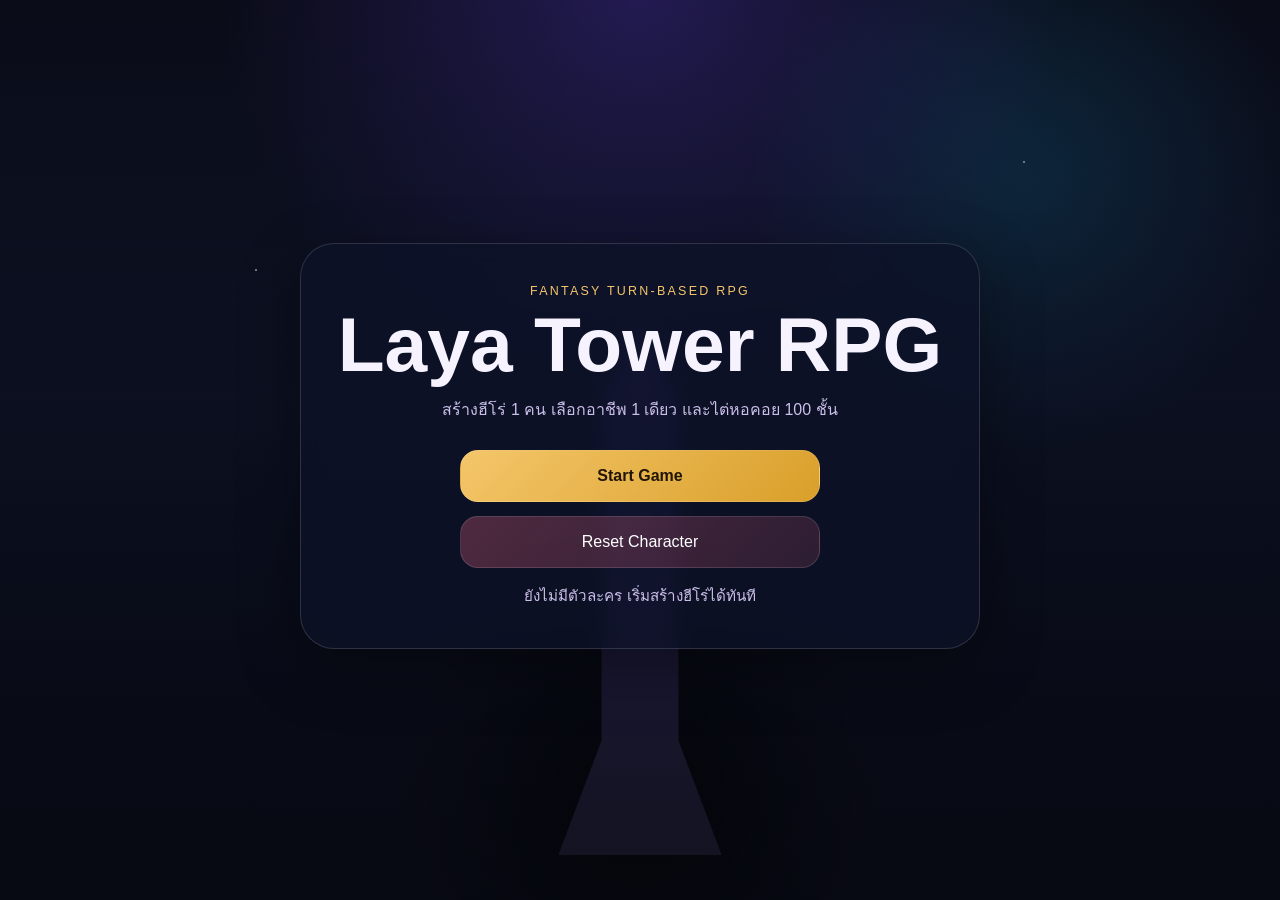
==== index.html @ 6e4bdc9d "Add files via upload" ====
<!DOCTYPE html>
<html lang="th">
<head>
  <meta charset="UTF-8" />
  <meta name="viewport" content="width=device-width, initial-scale=1.0" />
  <title>Laya Tower RPG</title>
  <link rel="stylesheet" href="css/style.css" />
</head>
<body class="page page-title">
  <div class="sky"></div>
  <div class="stars"></div>
  <div class="tower-silhouette"></div>

  <main class="screen center-screen">
    <section class="title-panel glass">
      <p class="eyebrow">Fantasy Turn-Based RPG</p>
      <h1>Laya Tower RPG</h1>
      <p class="subtitle">สร้างฮีโร่ 1 คน เลือกอาชีพ 1 เดียว และไต่หอคอย 100 ชั้น</p>

      <div class="button-stack">
        <a class="btn btn-primary" id="startGameBtn" href="create-character.html">Start Game</a>
        <a class="btn btn-secondary" id="continueBtn" href="menu.html">Continue</a>
        <button class="btn btn-danger" id="resetBtn" type="button">Reset Character</button>
      </div>

      <div id="saveStatus" class="small-note"></div>
    </section>
  </main>

  <script src="js/game.js"></script>
  <script>
    window.LayaGame.initTitlePage();
  </script>
</body>
</html>
---- css/style.css ----
:root {
  --bg-deep: #0f1021;
  --bg-mid: #1b1d38;
  --panel: rgba(13, 18, 41, 0.72);
  --stroke: rgba(255, 255, 255, 0.14);
  --text: #f6f3ff;
  --muted: #cbbfea;
  --gold: #f4c66a;
  --gold-2: #d99f2a;
  --accent: #8d7dff;
  --accent-2: #55d4ff;
  --danger: #ff6f8b;
  --success: #67f3b5;
  --hp: linear-gradient(90deg, #ff7d8f, #ffb06e);
  --mp: linear-gradient(90deg, #67b1ff, #9d7dff);
  --shadow: 0 20px 60px rgba(0, 0, 0, 0.35);
}

* { box-sizing: border-box; }
html, body { margin: 0; min-height: 100%; font-family: "Segoe UI", Tahoma, sans-serif; color: var(--text); background: #080910; }
body { overflow-x: hidden; }
a { color: inherit; text-decoration: none; }
button, input { font: inherit; }

.page { position: relative; min-height: 100vh; background:
  radial-gradient(circle at top, rgba(110, 71, 255, 0.28), transparent 38%),
  radial-gradient(circle at 80% 20%, rgba(27, 191, 255, 0.18), transparent 22%),
  linear-gradient(180deg, #0a0c18 0%, #10162d 45%, #0b1020 100%);
}

.screen { position: relative; z-index: 1; width: min(1200px, calc(100% - 32px)); margin: 0 auto; padding: 32px 0 40px; }

.glass {
  background: var(--panel);
  border: 1px solid var(--stroke);
  box-shadow: var(--shadow);
  backdrop-filter: blur(10px);
}

.panel {
  border-radius: 28px;
  padding: 24px;
}

.eyebrow {
  margin: 0 0 8px;
  letter-spacing: 0.18em;
  text-transform: uppercase;
  color: var(--gold);
  font-size: 0.78rem;
}

h1, h2, h3, p { margin-top: 0; }
h1 { font-size: clamp(2.5rem, 6vw, 4.8rem); line-height: 1; margin-bottom: 14px; }
h2 { font-size: clamp(1.8rem, 4vw, 2.5rem); margin-bottom: 12px; }
h3 { font-size: 1.15rem; margin-bottom: 10px; }

.subtitle, .small-note, .class-role { color: var(--muted); }
.small-note { min-height: 24px; font-size: 0.95rem; }
.class-role { font-size: 1rem; }

.center-screen {
  display: grid;
  place-items: center;
  min-height: 100vh;
}

.title-panel {
  width: min(680px, 100%);
  text-align: center;
  padding: 40px 30px;
  border-radius: 34px;
}

.button-stack {
  display: grid;
  gap: 14px;
  width: min(360px, 100%);
  margin: 28px auto 16px;
}

.btn {
  display: inline-flex;
  align-items: center;
  justify-content: center;
  min-height: 52px;
  border-radius: 18px;
  border: 1px solid rgba(255,255,255,0.12);
  padding: 0 18px;
  cursor: pointer;
  transition: transform .15s ease, box-shadow .15s ease, opacity .15s ease;
}

.btn:hover { transform: translateY(-2px); box-shadow: 0 10px 25px rgba(0,0,0,.22); }
.btn:disabled { opacity: .45; cursor: not-allowed; transform: none; }

.btn-primary {
  background: linear-gradient(135deg, var(--gold), var(--gold-2));
  color: #201507;
  font-weight: 800;
}

.btn-secondary {
  background: linear-gradient(135deg, rgba(141,125,255,.35), rgba(85,212,255,.18));
  color: #fff;
}

.btn-danger {
  background: linear-gradient(135deg, rgba(255,111,139,.28), rgba(255,111,139,.14));
  color: #fff;
}

.small-btn { min-height: 40px; padding: 0 14px; border-radius: 14px; }

.sky, .stars, .tower-silhouette, .aurora, .menu-bg, .tower-map-bg, .battle-bg {
  position: absolute; inset: 0; pointer-events: none;
}

.stars {
  background-image:
    radial-gradient(circle at 20% 30%, rgba(255,255,255,.8) 0 1px, transparent 1.5px),
    radial-gradient(circle at 80% 18%, rgba(255,255,255,.6) 0 1.2px, transparent 1.6px),
    radial-gradient(circle at 65% 50%, rgba(255,255,255,.45) 0 1px, transparent 1.4px),
    radial-gradient(circle at 35% 70%, rgba(255,255,255,.4) 0 1px, transparent 1.4px);
  opacity: .85;
}
.tower-silhouette {
  background:
    radial-gradient(circle at 50% 88%, rgba(0,0,0,.55), transparent 24%),
    linear-gradient(to top, rgba(7,9,18,.95), rgba(7,9,18,.1));
}
.tower-silhouette::after {
  content: "";
  position: absolute;
  left: 50%; bottom: 5%;
  width: min(240px, 30vw); height: min(520px, 60vh);
  transform: translateX(-50%);
  background:
    linear-gradient(to top, rgba(20,20,35,.96), rgba(35,28,74,.95));
  clip-path: polygon(44% 0, 56% 0, 60% 8%, 66% 12%, 66% 78%, 84% 100%, 16% 100%, 34% 78%, 34% 12%, 40% 8%);
  box-shadow: 0 0 80px rgba(145,119,255,.2);
}

.create-layout {
  display: grid;
  grid-template-columns: 1.6fr 1fr;
  gap: 20px;
  align-items: start;
  min-height: 100vh;
}
.create-panel, .preview-panel { min-height: 82vh; }

.form-label { display: block; margin-bottom: 10px; font-weight: 700; }
.text-input {
  width: 100%;
  min-height: 52px;
  border-radius: 16px;
  border: 1px solid var(--stroke);
  background: rgba(255,255,255,.06);
  color: var(--text);
  padding: 0 16px;
  margin-bottom: 20px;
}

.class-grid {
  display: grid;
  grid-template-columns: repeat(2, minmax(0,1fr));
  gap: 14px;
}

.class-card {
  border-radius: 22px;
  border: 1px solid rgba(255,255,255,.08);
  padding: 16px;
  background: linear-gradient(180deg, rgba(255,255,255,.06), rgba(255,255,255,.03));
  display: grid;
  grid-template-columns: 76px 1fr;
  gap: 14px;
  cursor: pointer;
  transition: transform .15s ease, border-color .15s ease, box-shadow .15s ease;
}

.class-card:hover, .class-card.selected {
  transform: translateY(-2px);
  border-color: rgba(244,198,106,.72);
  box-shadow: 0 14px 30px rgba(0,0,0,.25);
}

.class-card h3 { margin-bottom: 4px; }
.class-card p { margin: 4px 0; font-size: .92rem; color: var(--muted); }
.class-tags { display: flex; flex-wrap: wrap; gap: 6px; margin-top: 8px; }
.tag {
  font-size: .74rem;
  padding: 5px 8px;
  border-radius: 999px;
  background: rgba(255,255,255,.08);
}

.hero-avatar {
  width: 76px; height: 92px;
  border-radius: 20px;
  border: 1px solid rgba(255,255,255,.1);
  position: relative;
  overflow: hidden;
  background:
    radial-gradient(circle at 50% 12%, rgba(255,255,255,.8) 0 8%, transparent 9%),
    linear-gradient(180deg, rgba(255,255,255,.18), transparent 35%),
    radial-gradient(circle at 50% 130%, var(--avatar-color, #7b72ff), rgba(0,0,0,.18) 54%, rgba(0,0,0,.35) 90%);
}

.hero-avatar::before {
  content: "";
  position: absolute; left: 50%; top: 18%;
  width: 34px; height: 34px;
  background: #ffe9cf;
  border-radius: 50%;
  transform: translateX(-50%);
  box-shadow: inset 0 -3px 0 rgba(0,0,0,.08);
}
.hero-avatar::after {
  content: "";
  position: absolute; left: 50%; top: 44%;
  width: 50px; height: 44px;
  transform: translateX(-50%);
  background: var(--avatar-cloak, linear-gradient(180deg,#695bff,#382f7a));
  border-radius: 18px 18px 12px 12px;
}

.large-avatar { width: 150px; height: 180px; margin: 10px 0 16px; }
.preview-panel { text-align: center; }
.preview-panel .large-avatar { margin-inline: auto; }

.stats-box {
  display: grid;
  grid-template-columns: repeat(2, minmax(0,1fr));
  gap: 10px;
  margin: 18px 0;
}
.stats-box.compact { grid-template-columns: 1fr; }
.stats-box > div {
  background: rgba(255,255,255,.05);
  border-radius: 18px;
  padding: 12px 14px;
}
.stats-box span {
  display: block;
  font-size: .78rem;
  letter-spacing: .08em;
  color: var(--muted);
  text-transform: uppercase;
}
.stats-box strong {
  display: block;
  font-size: 1.2rem;
  margin-top: 6px;
}

.skill-box {
  text-align: left;
  background: rgba(255,255,255,.04);
  border-radius: 20px;
  padding: 16px;
}
.skill-box ul { margin: 0; padding-left: 18px; color: var(--muted); }
.skill-title { font-weight: 700; color: var(--text); margin-bottom: 8px; }
.create-actions { display: flex; gap: 12px; margin-top: 20px; flex-wrap: wrap; }

.menu-layout, .tower-layout {
  display: grid;
  grid-template-columns: 1fr 1.2fr;
  gap: 20px;
  min-height: 100vh;
  align-items: center;
}
.menu-actions {
  display: grid;
  grid-template-columns: repeat(2, minmax(0,1fr));
  gap: 16px;
}
.hero-summary-top { display: flex; gap: 16px; align-items: center; }

.menu-card {
  min-height: 150px;
  border-radius: 26px;
  padding: 22px;
  background: linear-gradient(180deg, rgba(255,255,255,.07), rgba(255,255,255,.03));
  border: 1px solid rgba(255,255,255,.08);
  display: flex;
  flex-direction: column;
  justify-content: space-between;
}
.menu-card strong { font-size: 1.15rem; }
.menu-card small { color: var(--muted); font-size: .94rem; }
.menu-icon { font-size: 2rem; }
.menu-message { grid-column: 1 / -1; margin: 0; }

.floor-panel { min-height: 82vh; }
.floor-grid {
  display: grid;
  grid-template-columns: repeat(5, minmax(0,1fr));
  gap: 12px;
}
.floor-btn {
  min-height: 76px;
  border-radius: 18px;
  border: 1px solid rgba(255,255,255,.08);
  background: rgba(255,255,255,.04);
  color: white;
  cursor: pointer;
  display: grid;
  place-items: center;
  font-weight: 700;
}
.floor-btn.locked { opacity: .35; cursor: not-allowed; }
.floor-btn.normal { box-shadow: inset 0 0 0 1px rgba(111,227,181,.16); }
.floor-btn.mini { background: linear-gradient(180deg, rgba(123,114,255,.26), rgba(255,255,255,.04)); }
.floor-btn.boss { background: linear-gradient(180deg, rgba(244,198,106,.36), rgba(255,255,255,.04)); color: #fff7e2; }

.legend { display: grid; gap: 10px; margin: 18px 0; color: var(--muted); }
.pill {
  display: inline-flex;
  min-width: 84px;
  justify-content: center;
  border-radius: 999px;
  padding: 5px 10px;
  font-size: .82rem;
}
.pill.normal { background: rgba(103,243,181,.16); color: #bfffe3; }
.pill.mini { background: rgba(141,125,255,.2); color: #ddd4ff; }
.pill.boss { background: rgba(244,198,106,.22); color: #ffeab4; }

.battle-layout { padding-top: 20px; padding-bottom: 20px; }
.battle-topbar {
  display: flex;
  align-items: center;
  justify-content: space-between;
  margin-bottom: 18px;
}
.battle-links { display: flex; gap: 10px; }

.battle-stage {
  min-height: 420px;
  display: grid;
  grid-template-columns: 1fr auto 1fr;
  align-items: end;
  gap: 14px;
  position: relative;
}
.battle-stage::before {
  content: "";
  position: absolute;
  left: 0; right: 0; bottom: 8%;
  height: 32%;
  background: radial-gradient(circle at center, rgba(91,233,175,.18), transparent 46%);
  filter: blur(12px);
}
.character-side { display: flex; justify-content: center; position: relative; z-index: 1; }
.unit-card { width: min(420px, 100%); border-radius: 28px; padding: 20px; }
.unit-header { display: flex; justify-content: space-between; align-items: center; gap: 10px; }
.element-badge {
  background: rgba(255,255,255,.08);
  border-radius: 999px;
  padding: 6px 10px;
  font-size: .8rem;
  color: var(--muted);
}
.enemy-card { text-align: right; }

.sprite {
  width: 180px; height: 200px;
  margin: 16px auto;
  position: relative;
  transition: transform .25s ease;
  filter: drop-shadow(0 18px 35px rgba(0,0,0,.35));
}
.hero-sprite::before, .enemy-sprite::before {
  content: "";
  position: absolute; left: 50%; top: 12%;
  width: 74px; height: 74px;
  border-radius: 50%;
  background: #ffe9cf;
  transform: translateX(-50%);
}
.hero-sprite::after, .enemy-sprite::after {
  content: "";
  position: absolute; left: 50%; top: 42%;
  width: 116px; height: 98px;
  border-radius: 34px 34px 24px 24px;
  transform: translateX(-50%);
}
.hero-sprite { --sprite-body: linear-gradient(180deg, #7768ff, #342b76); }
.enemy-sprite { --sprite-body: linear-gradient(180deg, #ff7f90, #76283f); }
.hero-sprite::after, .enemy-sprite::after { background: var(--sprite-body); }

.enemy-sprite { transform: scaleX(-1); }

.idle { animation: floaty 2.2s ease-in-out infinite; }
@keyframes floaty {
  0%,100% { transform: translateY(0); }
  50% { transform: translateY(-10px); }
}
.attack-lunge.hero-sprite { transform: translateX(28px) scale(1.02); }
.attack-lunge.enemy-sprite { transform: scaleX(-1) translateX(28px) scale(1.02); }
.hit-shake { animation: shake .35s linear; }
@keyframes shake {
  0%,100% { transform: translateX(0); }
  25% { transform: translateX(-10px); }
  50% { transform: translateX(8px); }
  75% { transform: translateX(-6px); }
}

.damage-popup {
  position: absolute;
  top: 18%;
  left: 50%;
  transform: translateX(-50%);
  font-size: 2rem;
  font-weight: 900;
  color: #fff1b7;
  text-shadow: 0 0 18px rgba(255,204,92,.45);
  animation: rise .95s ease forwards;
  pointer-events: none;
  z-index: 6;
}
.damage-popup.weak { color: #8be1ff; }
.damage-popup.critical { color: #ff9bb4; }
.damage-popup.heal { color: #8effc8; }
@keyframes rise {
  0% { opacity: 0; transform: translate(-50%, 12px) scale(.8); }
  15% { opacity: 1; }
  100% { opacity: 0; transform: translate(-50%, -40px) scale(1.08); }
}

.bars label { display: block; font-size: .76rem; margin: 6px 0; color: var(--muted); }
.bar {
  width: 100%;
  height: 14px;
  background: rgba(255,255,255,.08);
  border-radius: 999px;
  overflow: hidden;
}
.fill {
  height: 100%;
  width: 100%;
  border-radius: inherit;
  transition: width .25s ease;
}
.hp-fill { background: var(--hp); }
.mp-fill { background: var(--mp); }

.battle-center-text {
  align-self: center;
  justify-self: center;
  padding: 12px 18px;
  border-radius: 999px;
  background: rgba(255,255,255,.08);
  color: var(--muted);
  font-weight: 700;
  letter-spacing: .06em;
}

.battle-ui {
  display: grid;
  grid-template-columns: 1fr 1fr;
  gap: 16px;
  margin-top: 18px;
}
.command-grid { display: grid; grid-template-columns: repeat(2, minmax(0,1fr)); gap: 12px; }
.skill-panel {
  margin-top: 14px;
  display: grid;
  gap: 10px;
}
.skill-option {
  width: 100%;
  text-align: left;
  background: rgba(255,255,255,.05);
  color: #fff;
  border: 1px solid rgba(255,255,255,.08);
  padding: 12px 14px;
  border-radius: 16px;
}
.hidden { display: none; }

.battle-log {
  min-height: 180px;
  max-height: 260px;
  overflow-y: auto;
  display: grid;
  gap: 10px;
  padding-right: 6px;
}
.log-line {
  background: rgba(255,255,255,.04);
  border-radius: 14px;
  padding: 10px 12px;
  color: var(--muted);
  font-size: .94rem;
}

@media (max-width: 980px) {
  .create-layout, .menu-layout, .tower-layout, .battle-ui {
    grid-template-columns: 1fr;
  }
  .class-grid, .menu-actions, .floor-grid { grid-template-columns: repeat(2, minmax(0,1fr)); }
  .battle-stage { grid-template-columns: 1fr; min-height: auto; }
  .battle-center-text { margin: 0 auto; }
}

@media (max-width: 640px) {
  .screen { width: min(100% - 20px, 1200px); }
  .panel { padding: 18px; border-radius: 22px; }
  .class-grid, .command-grid, .menu-actions, .floor-grid { grid-template-columns: 1fr; }
  h1 { font-size: 2.4rem; }
}
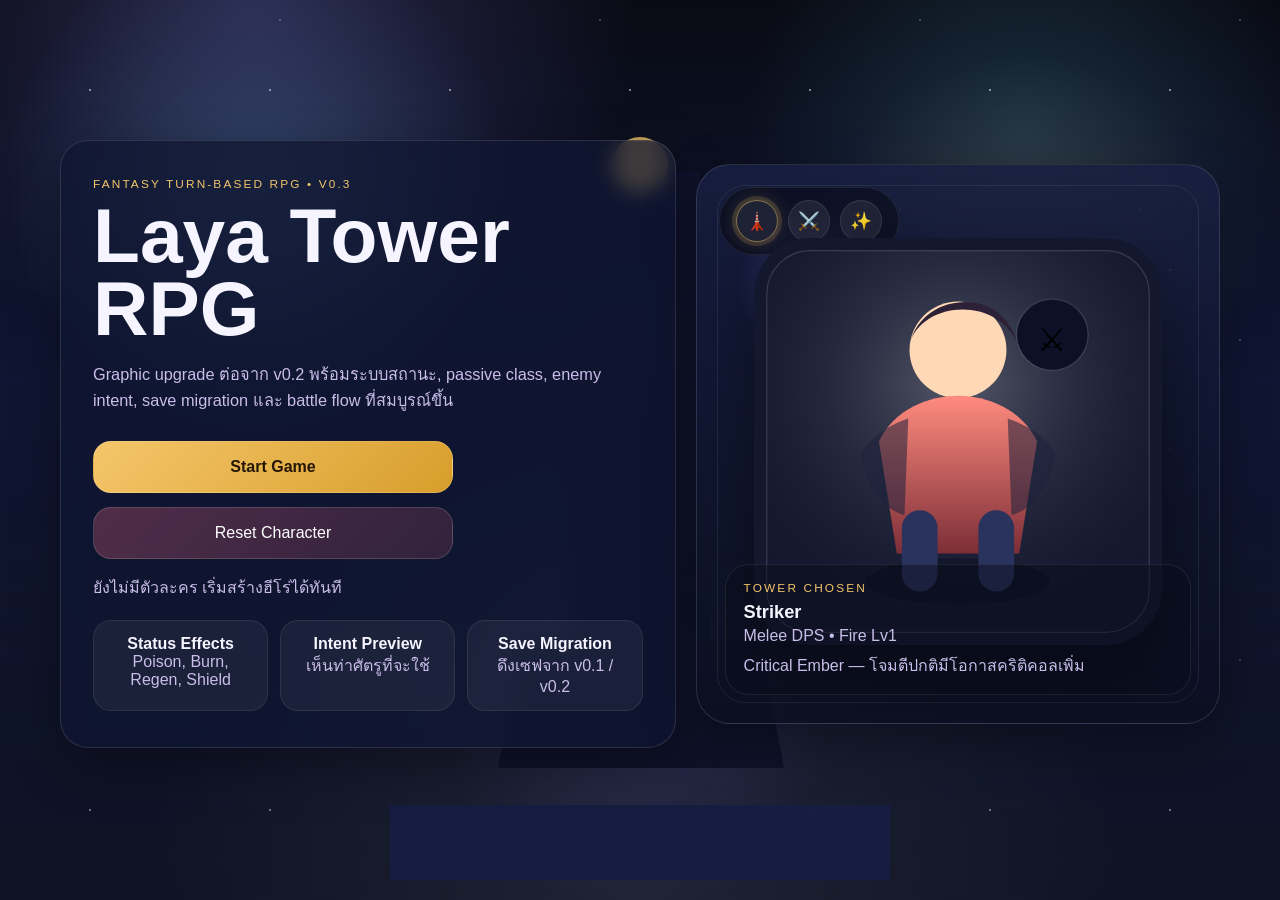
==== commit 49ed6a8f: "Add files via upload" ====
--- a/index.html
+++ b/index.html
@@ -1,35 +1 @@
-<!DOCTYPE html>
-<html lang="th">
-<head>
-  <meta charset="UTF-8" />
-  <meta name="viewport" content="width=device-width, initial-scale=1.0" />
-  <title>Laya Tower RPG</title>
-  <link rel="stylesheet" href="css/style.css" />
-</head>
-<body class="page page-title">
-  <div class="sky"></div>
-  <div class="stars"></div>
-  <div class="tower-silhouette"></div>
-
-  <main class="screen center-screen">
-    <section class="title-panel glass">
-      <p class="eyebrow">Fantasy Turn-Based RPG</p>
-      <h1>Laya Tower RPG</h1>
-      <p class="subtitle">สร้างฮีโร่ 1 คน เลือกอาชีพ 1 เดียว และไต่หอคอย 100 ชั้น</p>
-
-      <div class="button-stack">
-        <a class="btn btn-primary" id="startGameBtn" href="create-character.html">Start Game</a>
-        <a class="btn btn-secondary" id="continueBtn" href="menu.html">Continue</a>
-        <button class="btn btn-danger" id="resetBtn" type="button">Reset Character</button>
-      </div>
-
-      <div id="saveStatus" class="small-note"></div>
-    </section>
-  </main>
-
-  <script src="js/game.js"></script>
-  <script>
-    window.LayaGame.initTitlePage();
-  </script>
-</body>
-</html>
+<!DOCTYPE html><html lang="th"><head><meta charset="UTF-8"/><meta name="viewport" content="width=device-width, initial-scale=1.0"/><title>Laya Tower RPG v0.3</title><link rel="stylesheet" href="css/style.css"/></head><body class="page page-title"><div class="stars"></div><div class="mist"></div><div class="title-runes"></div><div class="tower-silhouette"></div><main class="screen center-screen"><section class="title-shell"><div class="panel title-copy title-panel"><p class="eyebrow">Fantasy Turn-Based RPG • v0.3</p><h1>Laya Tower RPG</h1><p class="subtitle">Graphic upgrade ต่อจาก v0.2 พร้อมระบบสถานะ, passive class, enemy intent, save migration และ battle flow ที่สมบูรณ์ขึ้น</p><div class="title-actions"><a class="btn btn-primary" id="startGameBtn" href="create-character.html">Start Game</a><a class="btn btn-secondary" id="continueBtn" href="menu.html">Continue</a><button class="btn btn-danger" id="resetBtn" type="button">Reset Character</button></div><div id="saveStatus" class="small-note"></div><div class="feature-list"><div class="feature-pill"><strong>Status Effects</strong><span class="muted">Poison, Burn, Regen, Shield</span></div><div class="feature-pill"><strong>Intent Preview</strong><span class="muted">เห็นท่าศัตรูที่จะใช้</span></div><div class="feature-pill"><strong>Save Migration</strong><span class="muted">ดึงเซฟจาก v0.1 / v0.2</span></div></div></div><aside class="hero-stage-card"><div class="orb a"></div><div class="orb b"></div><div class="orb c"></div><div class="timeline" style="top:22px;left:22px;transform:none"><div class="token active">🗼</div><div class="token">⚔️</div><div class="token">✨</div></div><div id="titleHeroArt" class="title-stage"></div><div class="story-box"><p class="eyebrow" style="margin-bottom:6px">Tower Chosen</p><h3 id="titleHeroName" style="margin-bottom:4px">Hero</h3><p id="titleHeroClass" class="small-note" style="margin-bottom:8px"></p><p id="titleHeroPassive" class="small-note" style="margin-bottom:0"></p></div></aside></section></main><script src="js/player.js"></script><script src="js/game.js"></script><script>window.LayaGame.initTitlePage();</script></body></html>
--- a/css/style.css
+++ b/css/style.css
@@ -1,516 +1,16 @@
 
-:root {
-  --bg-deep: #0f1021;
-  --bg-mid: #1b1d38;
-  --panel: rgba(13, 18, 41, 0.72);
-  --stroke: rgba(255, 255, 255, 0.14);
-  --text: #f6f3ff;
-  --muted: #cbbfea;
-  --gold: #f4c66a;
-  --gold-2: #d99f2a;
-  --accent: #8d7dff;
-  --accent-2: #55d4ff;
-  --danger: #ff6f8b;
-  --success: #67f3b5;
-  --hp: linear-gradient(90deg, #ff7d8f, #ffb06e);
-  --mp: linear-gradient(90deg, #67b1ff, #9d7dff);
-  --shadow: 0 20px 60px rgba(0, 0, 0, 0.35);
-}
-
-* { box-sizing: border-box; }
-html, body { margin: 0; min-height: 100%; font-family: "Segoe UI", Tahoma, sans-serif; color: var(--text); background: #080910; }
-body { overflow-x: hidden; }
-a { color: inherit; text-decoration: none; }
-button, input { font: inherit; }
-
-.page { position: relative; min-height: 100vh; background:
-  radial-gradient(circle at top, rgba(110, 71, 255, 0.28), transparent 38%),
-  radial-gradient(circle at 80% 20%, rgba(27, 191, 255, 0.18), transparent 22%),
-  linear-gradient(180deg, #0a0c18 0%, #10162d 45%, #0b1020 100%);
-}
-
-.screen { position: relative; z-index: 1; width: min(1200px, calc(100% - 32px)); margin: 0 auto; padding: 32px 0 40px; }
-
-.glass {
-  background: var(--panel);
-  border: 1px solid var(--stroke);
-  box-shadow: var(--shadow);
-  backdrop-filter: blur(10px);
-}
-
-.panel {
-  border-radius: 28px;
-  padding: 24px;
-}
-
-.eyebrow {
-  margin: 0 0 8px;
-  letter-spacing: 0.18em;
-  text-transform: uppercase;
-  color: var(--gold);
-  font-size: 0.78rem;
-}
-
-h1, h2, h3, p { margin-top: 0; }
-h1 { font-size: clamp(2.5rem, 6vw, 4.8rem); line-height: 1; margin-bottom: 14px; }
-h2 { font-size: clamp(1.8rem, 4vw, 2.5rem); margin-bottom: 12px; }
-h3 { font-size: 1.15rem; margin-bottom: 10px; }
-
-.subtitle, .small-note, .class-role { color: var(--muted); }
-.small-note { min-height: 24px; font-size: 0.95rem; }
-.class-role { font-size: 1rem; }
-
-.center-screen {
-  display: grid;
-  place-items: center;
-  min-height: 100vh;
-}
-
-.title-panel {
-  width: min(680px, 100%);
-  text-align: center;
-  padding: 40px 30px;
-  border-radius: 34px;
-}
-
-.button-stack {
-  display: grid;
-  gap: 14px;
-  width: min(360px, 100%);
-  margin: 28px auto 16px;
-}
-
-.btn {
-  display: inline-flex;
-  align-items: center;
-  justify-content: center;
-  min-height: 52px;
-  border-radius: 18px;
-  border: 1px solid rgba(255,255,255,0.12);
-  padding: 0 18px;
-  cursor: pointer;
-  transition: transform .15s ease, box-shadow .15s ease, opacity .15s ease;
-}
-
-.btn:hover { transform: translateY(-2px); box-shadow: 0 10px 25px rgba(0,0,0,.22); }
-.btn:disabled { opacity: .45; cursor: not-allowed; transform: none; }
-
-.btn-primary {
-  background: linear-gradient(135deg, var(--gold), var(--gold-2));
-  color: #201507;
-  font-weight: 800;
-}
-
-.btn-secondary {
-  background: linear-gradient(135deg, rgba(141,125,255,.35), rgba(85,212,255,.18));
-  color: #fff;
-}
-
-.btn-danger {
-  background: linear-gradient(135deg, rgba(255,111,139,.28), rgba(255,111,139,.14));
-  color: #fff;
-}
-
-.small-btn { min-height: 40px; padding: 0 14px; border-radius: 14px; }
-
-.sky, .stars, .tower-silhouette, .aurora, .menu-bg, .tower-map-bg, .battle-bg {
-  position: absolute; inset: 0; pointer-events: none;
-}
-
-.stars {
-  background-image:
-    radial-gradient(circle at 20% 30%, rgba(255,255,255,.8) 0 1px, transparent 1.5px),
-    radial-gradient(circle at 80% 18%, rgba(255,255,255,.6) 0 1.2px, transparent 1.6px),
-    radial-gradient(circle at 65% 50%, rgba(255,255,255,.45) 0 1px, transparent 1.4px),
-    radial-gradient(circle at 35% 70%, rgba(255,255,255,.4) 0 1px, transparent 1.4px);
-  opacity: .85;
-}
-.tower-silhouette {
-  background:
-    radial-gradient(circle at 50% 88%, rgba(0,0,0,.55), transparent 24%),
-    linear-gradient(to top, rgba(7,9,18,.95), rgba(7,9,18,.1));
-}
-.tower-silhouette::after {
-  content: "";
-  position: absolute;
-  left: 50%; bottom: 5%;
-  width: min(240px, 30vw); height: min(520px, 60vh);
-  transform: translateX(-50%);
-  background:
-    linear-gradient(to top, rgba(20,20,35,.96), rgba(35,28,74,.95));
-  clip-path: polygon(44% 0, 56% 0, 60% 8%, 66% 12%, 66% 78%, 84% 100%, 16% 100%, 34% 78%, 34% 12%, 40% 8%);
-  box-shadow: 0 0 80px rgba(145,119,255,.2);
-}
-
-.create-layout {
-  display: grid;
-  grid-template-columns: 1.6fr 1fr;
-  gap: 20px;
-  align-items: start;
-  min-height: 100vh;
-}
-.create-panel, .preview-panel { min-height: 82vh; }
-
-.form-label { display: block; margin-bottom: 10px; font-weight: 700; }
-.text-input {
-  width: 100%;
-  min-height: 52px;
-  border-radius: 16px;
-  border: 1px solid var(--stroke);
-  background: rgba(255,255,255,.06);
-  color: var(--text);
-  padding: 0 16px;
-  margin-bottom: 20px;
-}
-
-.class-grid {
-  display: grid;
-  grid-template-columns: repeat(2, minmax(0,1fr));
-  gap: 14px;
-}
-
-.class-card {
-  border-radius: 22px;
-  border: 1px solid rgba(255,255,255,.08);
-  padding: 16px;
-  background: linear-gradient(180deg, rgba(255,255,255,.06), rgba(255,255,255,.03));
-  display: grid;
-  grid-template-columns: 76px 1fr;
-  gap: 14px;
-  cursor: pointer;
-  transition: transform .15s ease, border-color .15s ease, box-shadow .15s ease;
-}
-
-.class-card:hover, .class-card.selected {
-  transform: translateY(-2px);
-  border-color: rgba(244,198,106,.72);
-  box-shadow: 0 14px 30px rgba(0,0,0,.25);
-}
-
-.class-card h3 { margin-bottom: 4px; }
-.class-card p { margin: 4px 0; font-size: .92rem; color: var(--muted); }
-.class-tags { display: flex; flex-wrap: wrap; gap: 6px; margin-top: 8px; }
-.tag {
-  font-size: .74rem;
-  padding: 5px 8px;
-  border-radius: 999px;
-  background: rgba(255,255,255,.08);
-}
-
-.hero-avatar {
-  width: 76px; height: 92px;
-  border-radius: 20px;
-  border: 1px solid rgba(255,255,255,.1);
-  position: relative;
-  overflow: hidden;
-  background:
-    radial-gradient(circle at 50% 12%, rgba(255,255,255,.8) 0 8%, transparent 9%),
-    linear-gradient(180deg, rgba(255,255,255,.18), transparent 35%),
-    radial-gradient(circle at 50% 130%, var(--avatar-color, #7b72ff), rgba(0,0,0,.18) 54%, rgba(0,0,0,.35) 90%);
-}
-
-.hero-avatar::before {
-  content: "";
-  position: absolute; left: 50%; top: 18%;
-  width: 34px; height: 34px;
-  background: #ffe9cf;
-  border-radius: 50%;
-  transform: translateX(-50%);
-  box-shadow: inset 0 -3px 0 rgba(0,0,0,.08);
-}
-.hero-avatar::after {
-  content: "";
-  position: absolute; left: 50%; top: 44%;
-  width: 50px; height: 44px;
-  transform: translateX(-50%);
-  background: var(--avatar-cloak, linear-gradient(180deg,#695bff,#382f7a));
-  border-radius: 18px 18px 12px 12px;
-}
-
-.large-avatar { width: 150px; height: 180px; margin: 10px 0 16px; }
-.preview-panel { text-align: center; }
-.preview-panel .large-avatar { margin-inline: auto; }
-
-.stats-box {
-  display: grid;
-  grid-template-columns: repeat(2, minmax(0,1fr));
-  gap: 10px;
-  margin: 18px 0;
-}
-.stats-box.compact { grid-template-columns: 1fr; }
-.stats-box > div {
-  background: rgba(255,255,255,.05);
-  border-radius: 18px;
-  padding: 12px 14px;
-}
-.stats-box span {
-  display: block;
-  font-size: .78rem;
-  letter-spacing: .08em;
-  color: var(--muted);
-  text-transform: uppercase;
-}
-.stats-box strong {
-  display: block;
-  font-size: 1.2rem;
-  margin-top: 6px;
-}
-
-.skill-box {
-  text-align: left;
-  background: rgba(255,255,255,.04);
-  border-radius: 20px;
-  padding: 16px;
-}
-.skill-box ul { margin: 0; padding-left: 18px; color: var(--muted); }
-.skill-title { font-weight: 700; color: var(--text); margin-bottom: 8px; }
-.create-actions { display: flex; gap: 12px; margin-top: 20px; flex-wrap: wrap; }
-
-.menu-layout, .tower-layout {
-  display: grid;
-  grid-template-columns: 1fr 1.2fr;
-  gap: 20px;
-  min-height: 100vh;
-  align-items: center;
-}
-.menu-actions {
-  display: grid;
-  grid-template-columns: repeat(2, minmax(0,1fr));
-  gap: 16px;
-}
-.hero-summary-top { display: flex; gap: 16px; align-items: center; }
-
-.menu-card {
-  min-height: 150px;
-  border-radius: 26px;
-  padding: 22px;
-  background: linear-gradient(180deg, rgba(255,255,255,.07), rgba(255,255,255,.03));
-  border: 1px solid rgba(255,255,255,.08);
-  display: flex;
-  flex-direction: column;
-  justify-content: space-between;
-}
-.menu-card strong { font-size: 1.15rem; }
-.menu-card small { color: var(--muted); font-size: .94rem; }
-.menu-icon { font-size: 2rem; }
-.menu-message { grid-column: 1 / -1; margin: 0; }
-
-.floor-panel { min-height: 82vh; }
-.floor-grid {
-  display: grid;
-  grid-template-columns: repeat(5, minmax(0,1fr));
-  gap: 12px;
-}
-.floor-btn {
-  min-height: 76px;
-  border-radius: 18px;
-  border: 1px solid rgba(255,255,255,.08);
-  background: rgba(255,255,255,.04);
-  color: white;
-  cursor: pointer;
-  display: grid;
-  place-items: center;
-  font-weight: 700;
-}
-.floor-btn.locked { opacity: .35; cursor: not-allowed; }
-.floor-btn.normal { box-shadow: inset 0 0 0 1px rgba(111,227,181,.16); }
-.floor-btn.mini { background: linear-gradient(180deg, rgba(123,114,255,.26), rgba(255,255,255,.04)); }
-.floor-btn.boss { background: linear-gradient(180deg, rgba(244,198,106,.36), rgba(255,255,255,.04)); color: #fff7e2; }
-
-.legend { display: grid; gap: 10px; margin: 18px 0; color: var(--muted); }
-.pill {
-  display: inline-flex;
-  min-width: 84px;
-  justify-content: center;
-  border-radius: 999px;
-  padding: 5px 10px;
-  font-size: .82rem;
-}
-.pill.normal { background: rgba(103,243,181,.16); color: #bfffe3; }
-.pill.mini { background: rgba(141,125,255,.2); color: #ddd4ff; }
-.pill.boss { background: rgba(244,198,106,.22); color: #ffeab4; }
-
-.battle-layout { padding-top: 20px; padding-bottom: 20px; }
-.battle-topbar {
-  display: flex;
-  align-items: center;
-  justify-content: space-between;
-  margin-bottom: 18px;
-}
-.battle-links { display: flex; gap: 10px; }
-
-.battle-stage {
-  min-height: 420px;
-  display: grid;
-  grid-template-columns: 1fr auto 1fr;
-  align-items: end;
-  gap: 14px;
-  position: relative;
-}
-.battle-stage::before {
-  content: "";
-  position: absolute;
-  left: 0; right: 0; bottom: 8%;
-  height: 32%;
-  background: radial-gradient(circle at center, rgba(91,233,175,.18), transparent 46%);
-  filter: blur(12px);
-}
-.character-side { display: flex; justify-content: center; position: relative; z-index: 1; }
-.unit-card { width: min(420px, 100%); border-radius: 28px; padding: 20px; }
-.unit-header { display: flex; justify-content: space-between; align-items: center; gap: 10px; }
-.element-badge {
-  background: rgba(255,255,255,.08);
-  border-radius: 999px;
-  padding: 6px 10px;
-  font-size: .8rem;
-  color: var(--muted);
-}
-.enemy-card { text-align: right; }
-
-.sprite {
-  width: 180px; height: 200px;
-  margin: 16px auto;
-  position: relative;
-  transition: transform .25s ease;
-  filter: drop-shadow(0 18px 35px rgba(0,0,0,.35));
-}
-.hero-sprite::before, .enemy-sprite::before {
-  content: "";
-  position: absolute; left: 50%; top: 12%;
-  width: 74px; height: 74px;
-  border-radius: 50%;
-  background: #ffe9cf;
-  transform: translateX(-50%);
-}
-.hero-sprite::after, .enemy-sprite::after {
-  content: "";
-  position: absolute; left: 50%; top: 42%;
-  width: 116px; height: 98px;
-  border-radius: 34px 34px 24px 24px;
-  transform: translateX(-50%);
-}
-.hero-sprite { --sprite-body: linear-gradient(180deg, #7768ff, #342b76); }
-.enemy-sprite { --sprite-body: linear-gradient(180deg, #ff7f90, #76283f); }
-.hero-sprite::after, .enemy-sprite::after { background: var(--sprite-body); }
-
-.enemy-sprite { transform: scaleX(-1); }
-
-.idle { animation: floaty 2.2s ease-in-out infinite; }
-@keyframes floaty {
-  0%,100% { transform: translateY(0); }
-  50% { transform: translateY(-10px); }
-}
-.attack-lunge.hero-sprite { transform: translateX(28px) scale(1.02); }
-.attack-lunge.enemy-sprite { transform: scaleX(-1) translateX(28px) scale(1.02); }
-.hit-shake { animation: shake .35s linear; }
-@keyframes shake {
-  0%,100% { transform: translateX(0); }
-  25% { transform: translateX(-10px); }
-  50% { transform: translateX(8px); }
-  75% { transform: translateX(-6px); }
-}
-
-.damage-popup {
-  position: absolute;
-  top: 18%;
-  left: 50%;
-  transform: translateX(-50%);
-  font-size: 2rem;
-  font-weight: 900;
-  color: #fff1b7;
-  text-shadow: 0 0 18px rgba(255,204,92,.45);
-  animation: rise .95s ease forwards;
-  pointer-events: none;
-  z-index: 6;
-}
-.damage-popup.weak { color: #8be1ff; }
-.damage-popup.critical { color: #ff9bb4; }
-.damage-popup.heal { color: #8effc8; }
-@keyframes rise {
-  0% { opacity: 0; transform: translate(-50%, 12px) scale(.8); }
-  15% { opacity: 1; }
-  100% { opacity: 0; transform: translate(-50%, -40px) scale(1.08); }
-}
-
-.bars label { display: block; font-size: .76rem; margin: 6px 0; color: var(--muted); }
-.bar {
-  width: 100%;
-  height: 14px;
-  background: rgba(255,255,255,.08);
-  border-radius: 999px;
-  overflow: hidden;
-}
-.fill {
-  height: 100%;
-  width: 100%;
-  border-radius: inherit;
-  transition: width .25s ease;
-}
-.hp-fill { background: var(--hp); }
-.mp-fill { background: var(--mp); }
-
-.battle-center-text {
-  align-self: center;
-  justify-self: center;
-  padding: 12px 18px;
-  border-radius: 999px;
-  background: rgba(255,255,255,.08);
-  color: var(--muted);
-  font-weight: 700;
-  letter-spacing: .06em;
-}
-
-.battle-ui {
-  display: grid;
-  grid-template-columns: 1fr 1fr;
-  gap: 16px;
-  margin-top: 18px;
-}
-.command-grid { display: grid; grid-template-columns: repeat(2, minmax(0,1fr)); gap: 12px; }
-.skill-panel {
-  margin-top: 14px;
-  display: grid;
-  gap: 10px;
-}
-.skill-option {
-  width: 100%;
-  text-align: left;
-  background: rgba(255,255,255,.05);
-  color: #fff;
-  border: 1px solid rgba(255,255,255,.08);
-  padding: 12px 14px;
-  border-radius: 16px;
-}
-.hidden { display: none; }
-
-.battle-log {
-  min-height: 180px;
-  max-height: 260px;
-  overflow-y: auto;
-  display: grid;
-  gap: 10px;
-  padding-right: 6px;
-}
-.log-line {
-  background: rgba(255,255,255,.04);
-  border-radius: 14px;
-  padding: 10px 12px;
-  color: var(--muted);
-  font-size: .94rem;
-}
-
-@media (max-width: 980px) {
-  .create-layout, .menu-layout, .tower-layout, .battle-ui {
-    grid-template-columns: 1fr;
-  }
-  .class-grid, .menu-actions, .floor-grid { grid-template-columns: repeat(2, minmax(0,1fr)); }
-  .battle-stage { grid-template-columns: 1fr; min-height: auto; }
-  .battle-center-text { margin: 0 auto; }
-}
-
-@media (max-width: 640px) {
-  .screen { width: min(100% - 20px, 1200px); }
-  .panel { padding: 18px; border-radius: 22px; }
-  .class-grid, .command-grid, .menu-actions, .floor-grid { grid-template-columns: 1fr; }
-  h1 { font-size: 2.4rem; }
-}
+:root{--bg0:#090b14;--bg1:#0f1430;--bg2:#1c2554;--panel:rgba(16,22,49,.74);--panel2:rgba(12,16,34,.82);--stroke:rgba(255,255,255,.12);--text:#f6f4ff;--muted:#c9bde9;--gold:#f4c66a;--gold2:#d89e2c;--violet:#8e7cff;--cyan:#64d7ff;--pink:#ff7aa5;--green:#67f3b5;--red:#ff7f8a;--shadow:0 18px 50px rgba(0,0,0,.35);--hp:linear-gradient(90deg,#ff748b,#ffb363);--mp:linear-gradient(90deg,#67b1ff,#9f7dff)}
+*{box-sizing:border-box}html,body{margin:0;min-height:100%;font-family:Inter,"Segoe UI",Tahoma,sans-serif;color:var(--text);background:#070910}body{overflow-x:hidden}a{text-decoration:none;color:inherit}button,input{font:inherit}
+.page{position:relative;min-height:100vh;background:radial-gradient(circle at 20% 0%,rgba(141,125,255,.24),transparent 28%),radial-gradient(circle at 80% 15%,rgba(100,215,255,.16),transparent 22%),linear-gradient(180deg,#090b14 0%,#0f1430 42%,#0d1020 100%)}
+.screen{position:relative;z-index:2;width:min(1280px,calc(100% - 28px));margin:0 auto;padding:20px 0 32px}.panel{background:var(--panel);border:1px solid var(--stroke);box-shadow:var(--shadow);backdrop-filter:blur(10px);border-radius:28px;padding:22px}
+.eyebrow{margin:0 0 8px;color:var(--gold);text-transform:uppercase;letter-spacing:.18em;font-size:.74rem}.small-note,.muted,.class-role{color:var(--muted)}.subtitle{font-size:1.02rem;color:var(--muted)}h1,h2,h3,p{margin-top:0}h1{font-size:clamp(2.8rem,6vw,5.2rem);line-height:.95;margin-bottom:16px}h2{font-size:clamp(1.8rem,3.2vw,2.8rem);margin-bottom:10px}h3{font-size:1.14rem;margin-bottom:10px}ul{margin:0;padding-left:18px}
+.btn{display:inline-flex;align-items:center;justify-content:center;gap:10px;min-height:52px;padding:0 18px;border-radius:18px;border:1px solid rgba(255,255,255,.14);cursor:pointer;transition:transform .16s ease,filter .16s ease;background:transparent;color:#fff}.btn:hover{transform:translateY(-2px);filter:brightness(1.05)}.btn:disabled{opacity:.45;cursor:not-allowed;transform:none}.btn-primary{background:linear-gradient(135deg,var(--gold),var(--gold2));color:#241708;font-weight:800}.btn-secondary{background:linear-gradient(135deg,rgba(141,125,255,.34),rgba(85,212,255,.16))}.btn-danger{background:linear-gradient(135deg,rgba(255,111,139,.28),rgba(255,111,139,.14))}.small-btn{min-height:42px;border-radius:14px;padding:0 14px}.hidden{display:none!important}
+.stars,.mist,.title-runes,.tower-silhouette,.menu-bg,.tower-map-bg,.battle-bg,.battle-particles,.battle-overlay,.create-runes{position:absolute;inset:0;pointer-events:none}.stars{background-image:radial-gradient(circle,rgba(255,255,255,.9) 1px,transparent 1.5px),radial-gradient(circle,rgba(255,255,255,.7) 1px,transparent 1.5px),radial-gradient(circle,rgba(255,255,255,.4) 1px,transparent 1.5px);background-size:180px 180px,240px 240px,320px 320px;background-position:0 0,60px 90px,120px 180px;opacity:.55;animation:drift 60s linear infinite}@keyframes drift{from{transform:translateY(0)}to{transform:translateY(60px)}}.mist{background:radial-gradient(circle at 50% 100%,rgba(255,255,255,.12),transparent 45%),linear-gradient(180deg,transparent,rgba(70,90,160,.14));opacity:.7}.title-runes,.create-runes{background:radial-gradient(circle at 20% 20%,rgba(119,212,255,.18),transparent 20%),radial-gradient(circle at 80% 30%,rgba(244,198,106,.14),transparent 18%),radial-gradient(circle at 50% 80%,rgba(141,125,255,.15),transparent 20%)}.tower-silhouette{background:linear-gradient(180deg,transparent 30%,rgba(0,0,0,.18)),url("data:image/svg+xml,%3Csvg xmlns='http://www.w3.org/2000/svg' viewBox='0 0 1200 900'%3E%3Cpath fill='%2310142e' d='M458 768h286l-24-128h-50V375h36l-46-80V172h-120v124l-46 79h36v265h-48z'/%3E%3Ccircle cx='600' cy='165' r='28' fill='%23f4c66a' fill-opacity='.85'/%3E%3Cpath fill='%231a224d' d='M350 880h500v-75H350z'/%3E%3C/svg%3E") center bottom/contain no-repeat;opacity:.95}.menu-bg{background:radial-gradient(circle at 70% 30%,rgba(100,215,255,.13),transparent 25%),radial-gradient(circle at 35% 15%,rgba(244,198,106,.14),transparent 18%),linear-gradient(180deg,transparent,rgba(0,0,0,.28))}.tower-map-bg{background:linear-gradient(180deg,transparent,rgba(0,0,0,.22)),radial-gradient(circle at 50% 20%,rgba(100,215,255,.12),transparent 25%)}.battle-bg{background:linear-gradient(180deg,rgba(7,11,24,.35),rgba(9,15,32,.8)),url("data:image/svg+xml,%3Csvg xmlns='http://www.w3.org/2000/svg' viewBox='0 0 1600 900'%3E%3Cdefs%3E%3ClinearGradient id='g' x1='0' x2='0' y1='0' y2='1'%3E%3Cstop offset='0' stop-color='%231a2452'/%3E%3Cstop offset='1' stop-color='%230d1020'/%3E%3C/linearGradient%3E%3C/defs%3E%3Crect width='1600' height='900' fill='url(%23g)'/%3E%3Ccircle cx='1250' cy='140' r='70' fill='%23d8f4ff' fill-opacity='.75'/%3E%3Cpath d='M0 650h1600v250H0z' fill='%2311172d'/%3E%3Cpath d='M0 620c180-44 336-31 500-79s300-91 458-40 344 11 642-35v434H0z' fill='%23151c39'/%3E%3C/svg%3E") center/cover no-repeat}.battle-overlay{background:linear-gradient(180deg,rgba(255,255,255,.04),transparent 20%,transparent 80%,rgba(255,255,255,.05));mix-blend-mode:screen}.battle-particles{background-image:radial-gradient(circle,rgba(255,255,255,.6) 1px,transparent 1.8px),radial-gradient(circle,rgba(100,215,255,.7) 1px,transparent 1.8px),radial-gradient(circle,rgba(244,198,106,.55) 1px,transparent 1.8px);background-size:220px 220px,280px 280px,320px 320px;background-position:0 0,120px 60px,60px 160px;opacity:.35;animation:floatStars 28s linear infinite}@keyframes floatStars{from{transform:translateY(0)}to{transform:translateY(-40px)}}
+.center-screen{min-height:100vh;display:grid;place-items:center}.title-shell{display:grid;grid-template-columns:1.08fr .92fr;gap:20px;align-items:center;width:min(1160px,100%)}.title-panel{padding:36px 32px}.title-actions{display:grid;gap:14px;width:min(360px,100%);margin:28px 0 16px}.hero-stage-card{min-height:560px;border-radius:34px;padding:20px;position:relative;overflow:hidden;background:linear-gradient(180deg,rgba(24,31,66,.85),rgba(11,16,34,.86));border:1px solid var(--stroke);box-shadow:var(--shadow)}.hero-stage-card::before{content:"";position:absolute;inset:20px;border-radius:28px;border:1px solid rgba(255,255,255,.08)}.title-stage{position:absolute;inset:0;display:grid;place-items:end center;padding-bottom:78px}.hero-silhouette{width:min(78%,430px);filter:drop-shadow(0 28px 40px rgba(0,0,0,.45));animation:bob 2.8s ease-in-out infinite}@keyframes bob{0%,100%{transform:translateY(0)}50%{transform:translateY(-10px)}}.orb{position:absolute;border-radius:50%;filter:blur(2px)}.orb.a{width:110px;height:110px;right:58px;top:70px;background:radial-gradient(circle,#64d7ff,transparent 70%);opacity:.5}.orb.b{width:160px;height:160px;left:40px;top:40px;background:radial-gradient(circle,#8e7cff,transparent 72%);opacity:.35}.orb.c{width:130px;height:130px;right:90px;bottom:80px;background:radial-gradient(circle,#f4c66a,transparent 70%);opacity:.26}.feature-list{display:grid;grid-template-columns:repeat(3,1fr);gap:12px;margin-top:20px}.feature-pill{padding:14px 12px;border-radius:18px;background:rgba(255,255,255,.05);border:1px solid rgba(255,255,255,.08);text-align:center}.feature-pill strong{display:block}.story-box{position:absolute;left:28px;bottom:28px;right:28px;padding:16px 18px;border-radius:24px;background:rgba(9,12,25,.46);border:1px solid rgba(255,255,255,.08)}
+.create-layout{display:grid;grid-template-columns:1.14fr .86fr;gap:18px;align-items:start;padding-top:28px}.create-panel,.preview-panel{min-height:calc(100vh - 56px)}.form-label{display:block;margin-bottom:8px;color:#f8f6ff;font-weight:650}.text-input{width:100%;min-height:54px;padding:0 16px;border-radius:16px;border:1px solid rgba(255,255,255,.14);background:rgba(255,255,255,.04);color:#fff;outline:none;margin-bottom:16px}.text-input:focus{border-color:#7fdfff;box-shadow:0 0 0 3px rgba(100,215,255,.12)}.class-grid{display:grid;grid-template-columns:1fr 1fr;gap:14px}.class-card{display:grid;grid-template-columns:88px 1fr;gap:14px;align-items:center;padding:16px;border-radius:22px;background:rgba(255,255,255,.04);border:1px solid rgba(255,255,255,.08);text-align:left;color:#fff;cursor:pointer;transition:transform .16s ease,border-color .16s ease,box-shadow .16s ease}.class-card:hover,.class-card.selected{transform:translateY(-2px);border-color:rgba(244,198,106,.65);box-shadow:0 12px 26px rgba(0,0,0,.18)}.class-card p{margin:0 0 5px;font-size:.95rem;color:var(--muted)}.class-tags{display:flex;gap:8px;flex-wrap:wrap;margin-top:8px}.tag{padding:6px 10px;border-radius:999px;background:rgba(255,255,255,.08);font-size:.76rem;color:#fdfaff}.create-actions{display:flex;gap:12px;margin-top:18px;flex-wrap:wrap}.stats-box{display:grid;grid-template-columns:repeat(2,1fr);gap:12px;margin:18px 0}.stats-box.compact-grid{grid-template-columns:repeat(2,1fr)}.stats-box>div{padding:14px;border-radius:18px;background:rgba(255,255,255,.05);border:1px solid rgba(255,255,255,.08)}.stats-box span{display:block;color:var(--muted);font-size:.84rem;margin-bottom:6px}.stats-box strong{font-size:1.2rem}.skill-box,.info-box{padding:18px;border-radius:22px;background:rgba(255,255,255,.05);border:1px solid rgba(255,255,255,.08)}.skill-box li{margin-bottom:8px}
+.hero-avatar,.stage-unit{position:relative;border-radius:24px;background:radial-gradient(circle at 30% 30%,rgba(255,255,255,.18),transparent 30%),linear-gradient(180deg,#181d3b,#0d1020);border:1px solid rgba(255,255,255,.08);overflow:hidden}.hero-avatar{width:72px;height:72px;background-size:cover;background-position:center}.large-avatar{width:220px;height:220px;border-radius:34px}.hero-art-card,.monster-art-card{padding:14px;border-radius:28px;background:linear-gradient(180deg,rgba(255,255,255,.05),rgba(255,255,255,.02));border:1px solid rgba(255,255,255,.08)}
+.menu-layout{display:grid;grid-template-columns:.84fr 1.16fr;gap:18px;padding-top:28px}.hero-summary{min-height:calc(100vh - 56px)}.hero-summary-top{display:flex;gap:16px;align-items:center;margin-bottom:10px}.menu-actions{display:grid;grid-template-columns:repeat(2,1fr);gap:14px;align-content:start}.menu-card{display:flex;flex-direction:column;justify-content:flex-end;min-height:164px;padding:18px;border-radius:24px;background:linear-gradient(180deg,rgba(255,255,255,.06),rgba(255,255,255,.03));border:1px solid rgba(255,255,255,.08);transition:transform .16s ease,border-color .16s ease}.menu-card:hover{transform:translateY(-2px);border-color:rgba(244,198,106,.45)}.menu-icon{font-size:2rem;margin-bottom:12px}.menu-card small{margin-top:6px;color:var(--muted)}.menu-message{grid-column:1/-1}
+.tower-layout{display:grid;grid-template-columns:.46fr 1.54fr;gap:18px;padding-top:28px}.tower-sidebar,.floor-panel{min-height:calc(100vh - 56px)}.legend{display:grid;gap:10px;margin:18px 0 24px}.pill{display:inline-flex;align-items:center;justify-content:center;padding:8px 12px;border-radius:999px;min-width:96px;font-size:.84rem;font-weight:700}.pill.normal{background:rgba(100,215,255,.16);color:#eafcff}.pill.mini{background:rgba(244,198,106,.2);color:#fff5d5}.pill.boss{background:rgba(255,122,165,.2);color:#fff0f6}.floor-grid{display:grid;grid-template-columns:repeat(5,1fr);gap:12px}.floor-btn{min-height:100px;border-radius:20px;border:1px solid rgba(255,255,255,.1);background:linear-gradient(180deg,rgba(255,255,255,.06),rgba(255,255,255,.03));color:#fff;cursor:pointer;display:grid;place-items:center;position:relative;overflow:hidden;padding:10px;text-align:center}.floor-btn::after{content:"";position:absolute;inset:auto -30% -55% auto;width:120px;height:120px;border-radius:50%;background:radial-gradient(circle,rgba(255,255,255,.18),transparent 68%)}.floor-btn.locked{opacity:.36;cursor:not-allowed}.floor-btn .floor-type,.floor-btn .floor-zone{font-size:.72rem;color:var(--muted)}.floor-btn .floor-no{font-weight:800;font-size:1.12rem}
+.battle-layout{padding-top:18px}.battle-topbar{display:flex;justify-content:space-between;align-items:center;gap:14px;margin-bottom:16px}.battle-links{display:flex;gap:10px;flex-wrap:wrap}.battle-stage{position:relative;min-height:500px;border-radius:30px;overflow:hidden;padding:22px;display:grid;grid-template-columns:1fr auto 1fr;align-items:end;margin-bottom:16px;background:linear-gradient(180deg,rgba(255,255,255,.03),rgba(255,255,255,.01));border:1px solid rgba(255,255,255,.08);box-shadow:var(--shadow)}.stage-ground{position:absolute;left:0;right:0;bottom:0;height:128px;background:linear-gradient(180deg,rgba(36,53,83,.05),rgba(11,17,35,.9));border-top:1px solid rgba(255,255,255,.06)}.character-side{position:relative;z-index:2;display:grid;gap:12px}.stage-unit{width:min(100%,340px);aspect-ratio:1/1;padding:14px;justify-self:start;background:linear-gradient(180deg,rgba(255,255,255,.06),rgba(255,255,255,.02));box-shadow:inset 0 0 0 1px rgba(255,255,255,.05)}.enemy-side .stage-unit{justify-self:end}.stage-unit img{width:100%;height:100%;object-fit:contain;filter:drop-shadow(0 20px 26px rgba(0,0,0,.42))}.enemy-side .stage-unit img{transform:scaleX(-1)}.unit-card{width:min(100%,360px);padding:16px 16px 14px;border-radius:24px;background:var(--panel2);border:1px solid rgba(255,255,255,.1);box-shadow:var(--shadow)}.unit-header{display:flex;justify-content:space-between;gap:12px;align-items:start;margin-bottom:10px}.element-badge{padding:8px 12px;border-radius:999px;background:rgba(255,255,255,.08);font-size:.78rem;color:#fff}.bars{display:grid;gap:8px}.bar{height:12px;border-radius:999px;background:rgba(255,255,255,.08);overflow:hidden}.fill{height:100%;transition:width .28s ease}.hp-fill{background:var(--hp)}.mp-fill{background:var(--mp)}.timeline{display:flex;gap:10px;justify-content:center;align-items:center;position:absolute;left:50%;transform:translateX(-50%);top:18px;padding:12px 16px;border-radius:999px;background:rgba(8,10,20,.54);border:1px solid rgba(255,255,255,.08);backdrop-filter:blur(8px)}.timeline .token{width:42px;height:42px;border-radius:50%;display:grid;place-items:center;background:rgba(255,255,255,.08);border:1px solid rgba(255,255,255,.1);font-size:1.1rem}.timeline .token.active{box-shadow:0 0 0 4px rgba(244,198,106,.15),0 0 18px rgba(244,198,106,.24);border-color:rgba(244,198,106,.5)}.battle-center-text{align-self:start;justify-self:center;padding:18px 22px;border-radius:20px;background:rgba(8,10,20,.46);backdrop-filter:blur(8px);border:1px solid rgba(255,255,255,.08);font-weight:800;letter-spacing:.08em;text-transform:uppercase;min-width:240px;text-align:center;margin-top:78px}.boss-banner{position:absolute;left:50%;top:72px;transform:translateX(-50%);padding:10px 18px;border-radius:999px;background:linear-gradient(135deg,rgba(255,122,165,.28),rgba(244,198,106,.2));border:1px solid rgba(255,255,255,.12);font-size:.84rem;font-weight:800;letter-spacing:.16em;text-transform:uppercase}.battle-ui{display:grid;grid-template-columns:1.02fr .98fr;gap:16px}.command-panel,.log-panel{min-height:275px}.command-grid{display:grid;grid-template-columns:repeat(2,1fr);gap:12px;margin-bottom:14px}.skill-panel{display:grid;gap:10px}.skill-option{padding:14px 14px;border-radius:18px;border:1px solid rgba(255,255,255,.1);background:rgba(255,255,255,.05);color:#fff;cursor:pointer;text-align:left}.skill-option:hover{border-color:rgba(100,215,255,.45)}.battle-log{display:grid;gap:9px;max-height:210px;overflow:auto;padding-right:4px}.log-line{padding:10px 12px;border-radius:14px;background:rgba(255,255,255,.05);border:1px solid rgba(255,255,255,.06);font-size:.94rem}.damage-popup{position:absolute;left:50%;top:25%;transform:translate(-50%,0);font-weight:900;font-size:2rem;text-shadow:0 8px 16px rgba(0,0,0,.45);animation:popup 1s ease forwards;pointer-events:none}.damage-popup.critical{color:#ffd16d}.damage-popup.weak{color:#ff8db6}.damage-popup.heal{color:#6df7ba}@keyframes popup{0%{opacity:0;transform:translate(-50%,12px) scale(.86)}20%{opacity:1}100%{opacity:0;transform:translate(-50%,-54px) scale(1.08)}}.attack-lunge{animation:lunge .34s ease}.enemy-side .attack-lunge{animation:lungeEnemy .34s ease}@keyframes lunge{0%{transform:translateX(0)}55%{transform:translateX(28px)}100%{transform:translateX(0)}}@keyframes lungeEnemy{0%{transform:translateX(0)}55%{transform:translateX(-28px)}100%{transform:translateX(0)}}.hit-shake{animation:shake .3s ease}@keyframes shake{0%,100%{transform:translateX(0)}25%{transform:translateX(-8px)}75%{transform:translateX(8px)}}.fx-ring{position:absolute;inset:20% 20%;border-radius:50%;border:3px solid rgba(255,255,255,.45);animation:ring .5s ease forwards;pointer-events:none}.fx-ring.heal{border-color:rgba(103,243,181,.75)}.fx-ring.magic{border-color:rgba(100,215,255,.75)}.fx-ring.fire{border-color:rgba(255,127,138,.75)}.fx-ring.poison{border-color:rgba(207,125,255,.75)}@keyframes ring{from{opacity:.8;transform:scale(.45)}to{opacity:0;transform:scale(1.25)}}.victory-box{padding:16px 18px;border-radius:20px;background:rgba(255,255,255,.05);border:1px solid rgba(255,255,255,.08);margin-top:14px}.status-row{display:flex;gap:8px;flex-wrap:wrap;margin:10px 0 6px}.status-pill{padding:7px 10px;border-radius:999px;font-size:.78rem;border:1px solid rgba(255,255,255,.08)}.status-pill.good{background:rgba(103,243,181,.14);color:#dcfff0}.status-pill.bad{background:rgba(255,122,165,.12);color:#ffe5ef}.status-pill.neutral{background:rgba(255,255,255,.06);color:#ede7ff}.intent-box{display:flex;align-items:center;justify-content:space-between;gap:12px;padding:12px 14px;border-radius:18px;background:rgba(255,255,255,.05);border:1px solid rgba(255,255,255,.08);margin-bottom:12px}.passive-box{padding:12px 14px;border-radius:18px;background:rgba(255,255,255,.05);border:1px solid rgba(255,255,255,.08)}
+@media (max-width:1080px){.title-shell,.create-layout,.menu-layout,.tower-layout,.battle-ui{grid-template-columns:1fr}.create-panel,.preview-panel,.hero-summary,.tower-sidebar,.floor-panel{min-height:auto}.hero-stage-card{min-height:420px}.floor-grid{grid-template-columns:repeat(4,1fr)}.battle-stage{grid-template-columns:1fr;gap:18px;padding-top:94px}.battle-center-text{order:-1;margin:0 auto}.timeline{top:16px}.enemy-side .stage-unit{justify-self:start}}
+@media (max-width:760px){.screen{width:min(100% - 18px,1280px)}.class-grid,.menu-actions,.command-grid{grid-template-columns:1fr}.feature-list{grid-template-columns:1fr}.floor-grid{grid-template-columns:repeat(2,1fr)}.title-panel{padding:28px 22px}.hero-summary-top{align-items:flex-start}.unit-header{flex-direction:column;align-items:flex-start}.timeline{gap:6px;padding:10px 12px}.timeline .token{width:36px;height:36px}.battle-center-text{min-width:170px;font-size:.88rem}}
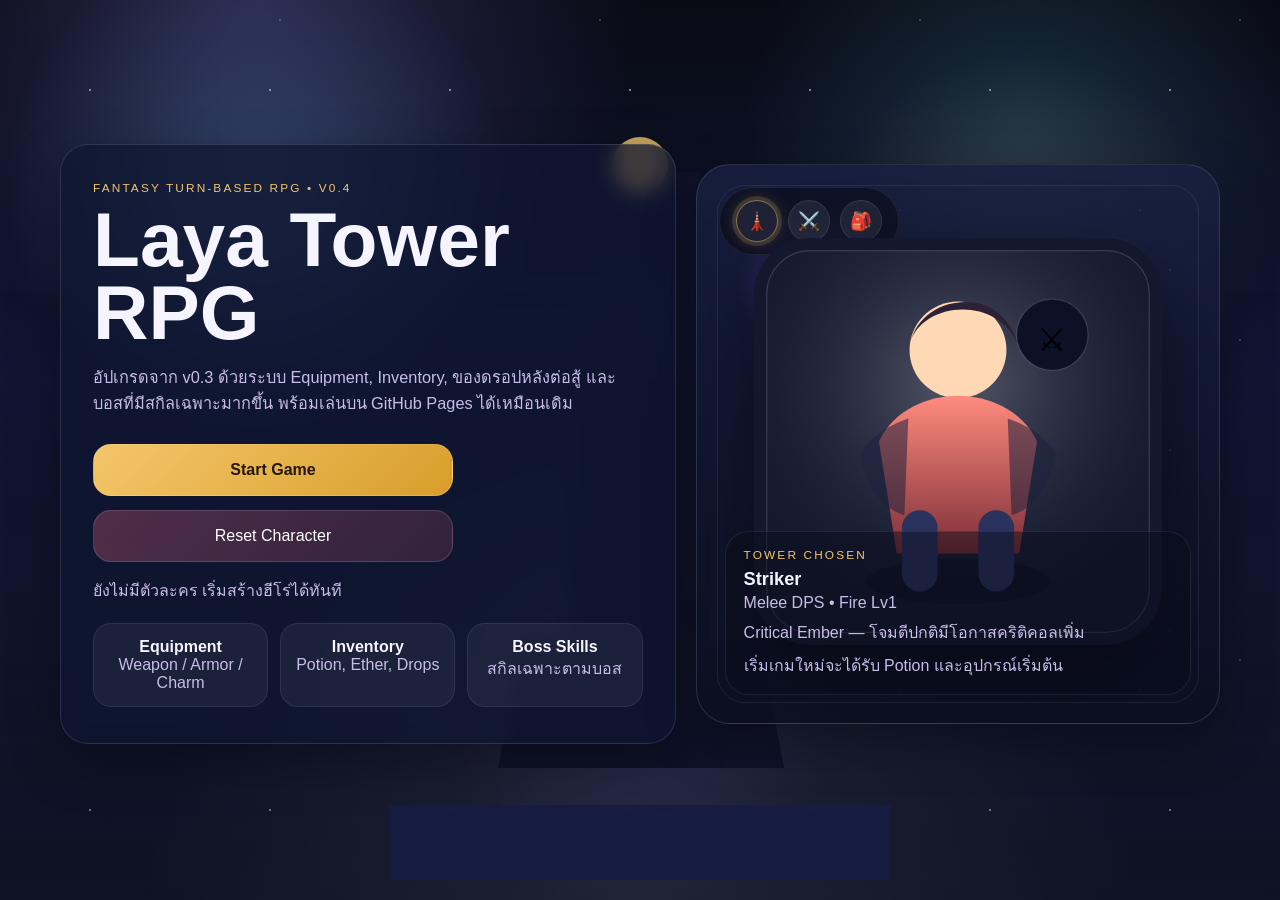
==== commit 68f87fc1: "Add files via upload" ====
--- a/index.html
+++ b/index.html
@@ -1 +1 @@
-<!DOCTYPE html><html lang="th"><head><meta charset="UTF-8"/><meta name="viewport" content="width=device-width, initial-scale=1.0"/><title>Laya Tower RPG v0.3</title><link rel="stylesheet" href="css/style.css"/></head><body class="page page-title"><div class="stars"></div><div class="mist"></div><div class="title-runes"></div><div class="tower-silhouette"></div><main class="screen center-screen"><section class="title-shell"><div class="panel title-copy title-panel"><p class="eyebrow">Fantasy Turn-Based RPG • v0.3</p><h1>Laya Tower RPG</h1><p class="subtitle">Graphic upgrade ต่อจาก v0.2 พร้อมระบบสถานะ, passive class, enemy intent, save migration และ battle flow ที่สมบูรณ์ขึ้น</p><div class="title-actions"><a class="btn btn-primary" id="startGameBtn" href="create-character.html">Start Game</a><a class="btn btn-secondary" id="continueBtn" href="menu.html">Continue</a><button class="btn btn-danger" id="resetBtn" type="button">Reset Character</button></div><div id="saveStatus" class="small-note"></div><div class="feature-list"><div class="feature-pill"><strong>Status Effects</strong><span class="muted">Poison, Burn, Regen, Shield</span></div><div class="feature-pill"><strong>Intent Preview</strong><span class="muted">เห็นท่าศัตรูที่จะใช้</span></div><div class="feature-pill"><strong>Save Migration</strong><span class="muted">ดึงเซฟจาก v0.1 / v0.2</span></div></div></div><aside class="hero-stage-card"><div class="orb a"></div><div class="orb b"></div><div class="orb c"></div><div class="timeline" style="top:22px;left:22px;transform:none"><div class="token active">🗼</div><div class="token">⚔️</div><div class="token">✨</div></div><div id="titleHeroArt" class="title-stage"></div><div class="story-box"><p class="eyebrow" style="margin-bottom:6px">Tower Chosen</p><h3 id="titleHeroName" style="margin-bottom:4px">Hero</h3><p id="titleHeroClass" class="small-note" style="margin-bottom:8px"></p><p id="titleHeroPassive" class="small-note" style="margin-bottom:0"></p></div></aside></section></main><script src="js/player.js"></script><script src="js/game.js"></script><script>window.LayaGame.initTitlePage();</script></body></html>+<!DOCTYPE html><html lang="th"><head><meta charset="UTF-8"/><meta name="viewport" content="width=device-width, initial-scale=1.0"/><title>Laya Tower RPG v0.4</title><link rel="stylesheet" href="css/style.css"/></head><body class="page page-title"><div class="stars"></div><div class="mist"></div><div class="title-runes"></div><div class="tower-silhouette"></div><main class="screen center-screen"><section class="title-shell"><div class="panel title-copy title-panel"><p class="eyebrow">Fantasy Turn-Based RPG • v0.4</p><h1>Laya Tower RPG</h1><p class="subtitle">อัปเกรดจาก v0.3 ด้วยระบบ Equipment, Inventory, ของดรอปหลังต่อสู้ และบอสที่มีสกิลเฉพาะมากขึ้น พร้อมเล่นบน GitHub Pages ได้เหมือนเดิม</p><div class="title-actions"><a class="btn btn-primary" id="startGameBtn" href="create-character.html">Start Game</a><a class="btn btn-secondary" id="continueBtn" href="menu.html">Continue</a><button class="btn btn-danger" id="resetBtn" type="button">Reset Character</button></div><div id="saveStatus" class="small-note"></div><div class="feature-list"><div class="feature-pill"><strong>Equipment</strong><span class="muted">Weapon / Armor / Charm</span></div><div class="feature-pill"><strong>Inventory</strong><span class="muted">Potion, Ether, Drops</span></div><div class="feature-pill"><strong>Boss Skills</strong><span class="muted">สกิลเฉพาะตามบอส</span></div></div></div><aside class="hero-stage-card"><div class="orb a"></div><div class="orb b"></div><div class="orb c"></div><div class="timeline" style="top:22px;left:22px;transform:none"><div class="token active">🗼</div><div class="token">⚔️</div><div class="token">🎒</div></div><div id="titleHeroArt" class="title-stage"></div><div class="story-box"><p class="eyebrow" style="margin-bottom:6px">Tower Chosen</p><h3 id="titleHeroName" style="margin-bottom:4px">Hero</h3><p id="titleHeroClass" class="small-note" style="margin-bottom:8px"></p><p id="titleHeroPassive" class="small-note" style="margin-bottom:8px"></p><p id="titleLoadout" class="small-note" style="margin-bottom:0"></p></div></aside></section></main><script src="js/player.js"></script><script src="js/game.js"></script><script>window.LayaGame.initTitlePage();</script></body></html>
--- a/css/style.css
+++ b/css/style.css
@@ -14,3 +14,5 @@
 .battle-layout{padding-top:18px}.battle-topbar{display:flex;justify-content:space-between;align-items:center;gap:14px;margin-bottom:16px}.battle-links{display:flex;gap:10px;flex-wrap:wrap}.battle-stage{position:relative;min-height:500px;border-radius:30px;overflow:hidden;padding:22px;display:grid;grid-template-columns:1fr auto 1fr;align-items:end;margin-bottom:16px;background:linear-gradient(180deg,rgba(255,255,255,.03),rgba(255,255,255,.01));border:1px solid rgba(255,255,255,.08);box-shadow:var(--shadow)}.stage-ground{position:absolute;left:0;right:0;bottom:0;height:128px;background:linear-gradient(180deg,rgba(36,53,83,.05),rgba(11,17,35,.9));border-top:1px solid rgba(255,255,255,.06)}.character-side{position:relative;z-index:2;display:grid;gap:12px}.stage-unit{width:min(100%,340px);aspect-ratio:1/1;padding:14px;justify-self:start;background:linear-gradient(180deg,rgba(255,255,255,.06),rgba(255,255,255,.02));box-shadow:inset 0 0 0 1px rgba(255,255,255,.05)}.enemy-side .stage-unit{justify-self:end}.stage-unit img{width:100%;height:100%;object-fit:contain;filter:drop-shadow(0 20px 26px rgba(0,0,0,.42))}.enemy-side .stage-unit img{transform:scaleX(-1)}.unit-card{width:min(100%,360px);padding:16px 16px 14px;border-radius:24px;background:var(--panel2);border:1px solid rgba(255,255,255,.1);box-shadow:var(--shadow)}.unit-header{display:flex;justify-content:space-between;gap:12px;align-items:start;margin-bottom:10px}.element-badge{padding:8px 12px;border-radius:999px;background:rgba(255,255,255,.08);font-size:.78rem;color:#fff}.bars{display:grid;gap:8px}.bar{height:12px;border-radius:999px;background:rgba(255,255,255,.08);overflow:hidden}.fill{height:100%;transition:width .28s ease}.hp-fill{background:var(--hp)}.mp-fill{background:var(--mp)}.timeline{display:flex;gap:10px;justify-content:center;align-items:center;position:absolute;left:50%;transform:translateX(-50%);top:18px;padding:12px 16px;border-radius:999px;background:rgba(8,10,20,.54);border:1px solid rgba(255,255,255,.08);backdrop-filter:blur(8px)}.timeline .token{width:42px;height:42px;border-radius:50%;display:grid;place-items:center;background:rgba(255,255,255,.08);border:1px solid rgba(255,255,255,.1);font-size:1.1rem}.timeline .token.active{box-shadow:0 0 0 4px rgba(244,198,106,.15),0 0 18px rgba(244,198,106,.24);border-color:rgba(244,198,106,.5)}.battle-center-text{align-self:start;justify-self:center;padding:18px 22px;border-radius:20px;background:rgba(8,10,20,.46);backdrop-filter:blur(8px);border:1px solid rgba(255,255,255,.08);font-weight:800;letter-spacing:.08em;text-transform:uppercase;min-width:240px;text-align:center;margin-top:78px}.boss-banner{position:absolute;left:50%;top:72px;transform:translateX(-50%);padding:10px 18px;border-radius:999px;background:linear-gradient(135deg,rgba(255,122,165,.28),rgba(244,198,106,.2));border:1px solid rgba(255,255,255,.12);font-size:.84rem;font-weight:800;letter-spacing:.16em;text-transform:uppercase}.battle-ui{display:grid;grid-template-columns:1.02fr .98fr;gap:16px}.command-panel,.log-panel{min-height:275px}.command-grid{display:grid;grid-template-columns:repeat(2,1fr);gap:12px;margin-bottom:14px}.skill-panel{display:grid;gap:10px}.skill-option{padding:14px 14px;border-radius:18px;border:1px solid rgba(255,255,255,.1);background:rgba(255,255,255,.05);color:#fff;cursor:pointer;text-align:left}.skill-option:hover{border-color:rgba(100,215,255,.45)}.battle-log{display:grid;gap:9px;max-height:210px;overflow:auto;padding-right:4px}.log-line{padding:10px 12px;border-radius:14px;background:rgba(255,255,255,.05);border:1px solid rgba(255,255,255,.06);font-size:.94rem}.damage-popup{position:absolute;left:50%;top:25%;transform:translate(-50%,0);font-weight:900;font-size:2rem;text-shadow:0 8px 16px rgba(0,0,0,.45);animation:popup 1s ease forwards;pointer-events:none}.damage-popup.critical{color:#ffd16d}.damage-popup.weak{color:#ff8db6}.damage-popup.heal{color:#6df7ba}@keyframes popup{0%{opacity:0;transform:translate(-50%,12px) scale(.86)}20%{opacity:1}100%{opacity:0;transform:translate(-50%,-54px) scale(1.08)}}.attack-lunge{animation:lunge .34s ease}.enemy-side .attack-lunge{animation:lungeEnemy .34s ease}@keyframes lunge{0%{transform:translateX(0)}55%{transform:translateX(28px)}100%{transform:translateX(0)}}@keyframes lungeEnemy{0%{transform:translateX(0)}55%{transform:translateX(-28px)}100%{transform:translateX(0)}}.hit-shake{animation:shake .3s ease}@keyframes shake{0%,100%{transform:translateX(0)}25%{transform:translateX(-8px)}75%{transform:translateX(8px)}}.fx-ring{position:absolute;inset:20% 20%;border-radius:50%;border:3px solid rgba(255,255,255,.45);animation:ring .5s ease forwards;pointer-events:none}.fx-ring.heal{border-color:rgba(103,243,181,.75)}.fx-ring.magic{border-color:rgba(100,215,255,.75)}.fx-ring.fire{border-color:rgba(255,127,138,.75)}.fx-ring.poison{border-color:rgba(207,125,255,.75)}@keyframes ring{from{opacity:.8;transform:scale(.45)}to{opacity:0;transform:scale(1.25)}}.victory-box{padding:16px 18px;border-radius:20px;background:rgba(255,255,255,.05);border:1px solid rgba(255,255,255,.08);margin-top:14px}.status-row{display:flex;gap:8px;flex-wrap:wrap;margin:10px 0 6px}.status-pill{padding:7px 10px;border-radius:999px;font-size:.78rem;border:1px solid rgba(255,255,255,.08)}.status-pill.good{background:rgba(103,243,181,.14);color:#dcfff0}.status-pill.bad{background:rgba(255,122,165,.12);color:#ffe5ef}.status-pill.neutral{background:rgba(255,255,255,.06);color:#ede7ff}.intent-box{display:flex;align-items:center;justify-content:space-between;gap:12px;padding:12px 14px;border-radius:18px;background:rgba(255,255,255,.05);border:1px solid rgba(255,255,255,.08);margin-bottom:12px}.passive-box{padding:12px 14px;border-radius:18px;background:rgba(255,255,255,.05);border:1px solid rgba(255,255,255,.08)}
 @media (max-width:1080px){.title-shell,.create-layout,.menu-layout,.tower-layout,.battle-ui{grid-template-columns:1fr}.create-panel,.preview-panel,.hero-summary,.tower-sidebar,.floor-panel{min-height:auto}.hero-stage-card{min-height:420px}.floor-grid{grid-template-columns:repeat(4,1fr)}.battle-stage{grid-template-columns:1fr;gap:18px;padding-top:94px}.battle-center-text{order:-1;margin:0 auto}.timeline{top:16px}.enemy-side .stage-unit{justify-self:start}}
 @media (max-width:760px){.screen{width:min(100% - 18px,1280px)}.class-grid,.menu-actions,.command-grid{grid-template-columns:1fr}.feature-list{grid-template-columns:1fr}.floor-grid{grid-template-columns:repeat(2,1fr)}.title-panel{padding:28px 22px}.hero-summary-top{align-items:flex-start}.unit-header{flex-direction:column;align-items:flex-start}.timeline{gap:6px;padding:10px 12px}.timeline .token{width:36px;height:36px}.battle-center-text{min-width:170px;font-size:.88rem}}
+
+.inventory-layout{display:grid;grid-template-columns:.8fr 1.2fr;gap:18px;padding-top:28px}.inventory-side,.inventory-main{min-height:calc(100vh - 56px)}.equip-stack,.equip-slot-list{display:grid;gap:10px}.equip-chip,.slot-card{padding:12px 14px;border-radius:18px;background:rgba(255,255,255,.05);border:1px solid rgba(255,255,255,.08);display:flex;justify-content:space-between;gap:12px;align-items:center}.slot-card{flex-direction:column;align-items:flex-start}.slot-card.usable{cursor:pointer}.slot-card.disabled{opacity:.45}.inventory-grid{display:grid;grid-template-columns:repeat(2,1fr);gap:14px;margin-top:16px}.inventory-card{padding:16px;border-radius:22px;background:linear-gradient(180deg,rgba(255,255,255,.06),rgba(255,255,255,.03));border:1px solid rgba(255,255,255,.08)}.inventory-card-top{display:flex;justify-content:space-between;gap:12px;margin-bottom:8px}.inventory-actions{display:flex;gap:10px;flex-wrap:wrap;margin-top:12px}@media (max-width:1080px){.inventory-layout{grid-template-columns:1fr}.inventory-side,.inventory-main{min-height:auto}}@media (max-width:760px){.inventory-grid{grid-template-columns:1fr}}
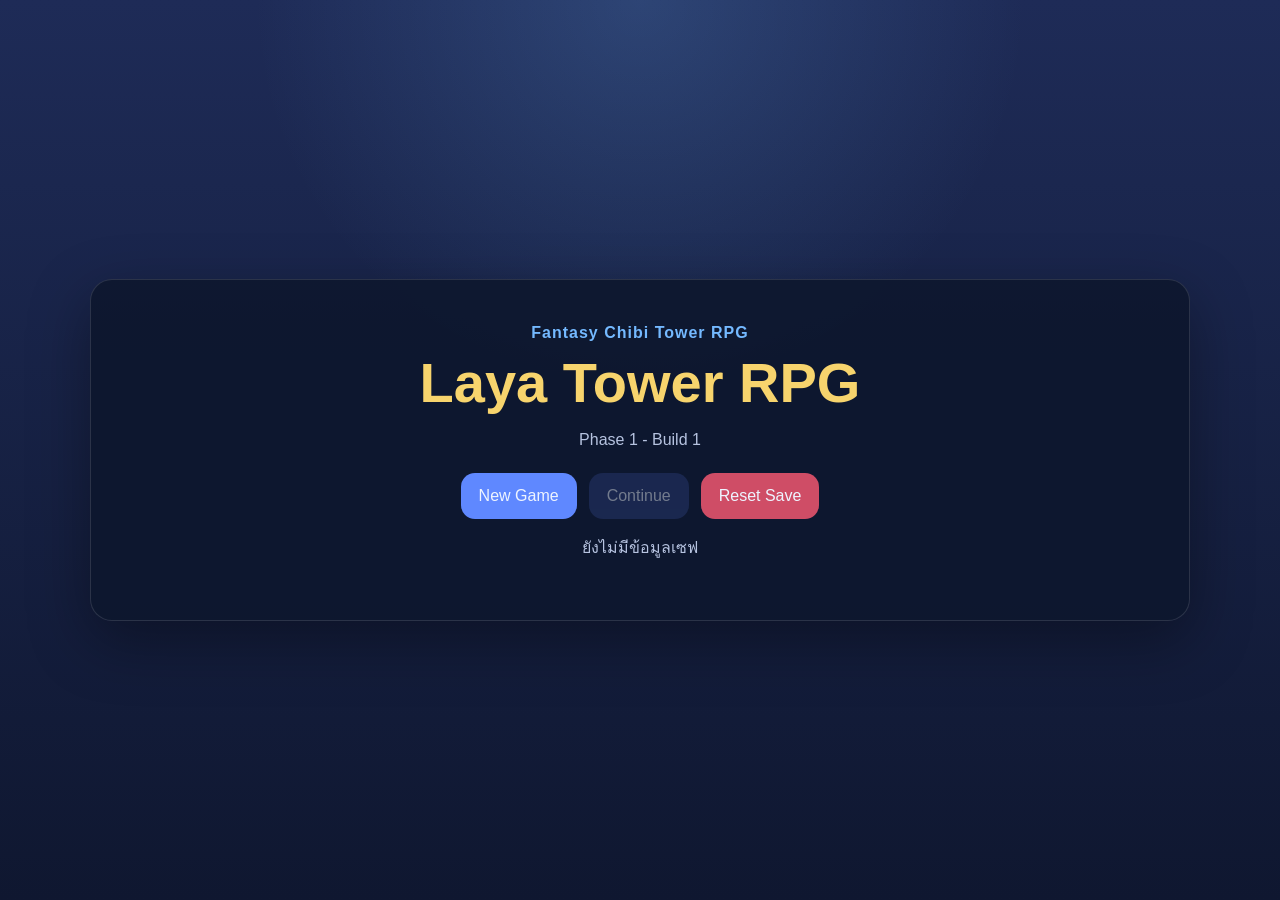
==== commit 9570130b: "Add files via upload" ====
--- a/index.html
+++ b/index.html
@@ -1 +1,96 @@
-<!DOCTYPE html><html lang="th"><head><meta charset="UTF-8"/><meta name="viewport" content="width=device-width, initial-scale=1.0"/><title>Laya Tower RPG v0.4</title><link rel="stylesheet" href="css/style.css"/></head><body class="page page-title"><div class="stars"></div><div class="mist"></div><div class="title-runes"></div><div class="tower-silhouette"></div><main class="screen center-screen"><section class="title-shell"><div class="panel title-copy title-panel"><p class="eyebrow">Fantasy Turn-Based RPG • v0.4</p><h1>Laya Tower RPG</h1><p class="subtitle">อัปเกรดจาก v0.3 ด้วยระบบ Equipment, Inventory, ของดรอปหลังต่อสู้ และบอสที่มีสกิลเฉพาะมากขึ้น พร้อมเล่นบน GitHub Pages ได้เหมือนเดิม</p><div class="title-actions"><a class="btn btn-primary" id="startGameBtn" href="create-character.html">Start Game</a><a class="btn btn-secondary" id="continueBtn" href="menu.html">Continue</a><button class="btn btn-danger" id="resetBtn" type="button">Reset Character</button></div><div id="saveStatus" class="small-note"></div><div class="feature-list"><div class="feature-pill"><strong>Equipment</strong><span class="muted">Weapon / Armor / Charm</span></div><div class="feature-pill"><strong>Inventory</strong><span class="muted">Potion, Ether, Drops</span></div><div class="feature-pill"><strong>Boss Skills</strong><span class="muted">สกิลเฉพาะตามบอส</span></div></div></div><aside class="hero-stage-card"><div class="orb a"></div><div class="orb b"></div><div class="orb c"></div><div class="timeline" style="top:22px;left:22px;transform:none"><div class="token active">🗼</div><div class="token">⚔️</div><div class="token">🎒</div></div><div id="titleHeroArt" class="title-stage"></div><div class="story-box"><p class="eyebrow" style="margin-bottom:6px">Tower Chosen</p><h3 id="titleHeroName" style="margin-bottom:4px">Hero</h3><p id="titleHeroClass" class="small-note" style="margin-bottom:8px"></p><p id="titleHeroPassive" class="small-note" style="margin-bottom:8px"></p><p id="titleLoadout" class="small-note" style="margin-bottom:0"></p></div></aside></section></main><script src="js/player.js"></script><script src="js/game.js"></script><script>window.LayaGame.initTitlePage();</script></body></html>+<!DOCTYPE html>
+<html lang="th">
+<head>
+  <meta charset="UTF-8" />
+  <meta name="viewport" content="width=device-width, initial-scale=1.0" />
+  <title>Laya Tower RPG</title>
+  <link rel="stylesheet" href="css/style.css" />
+</head>
+<body>
+  <div class="screen title-screen">
+    <div class="panel title-panel">
+      <div class="subtitle">Fantasy Chibi Tower RPG</div>
+      <h1>Laya Tower RPG</h1>
+      <p class="muted">Phase 1 - Build 1</p>
+      <div class="menu-buttons">
+        <button id="newGameBtn" class="primary">New Game</button>
+        <button id="continueBtn">Continue</button>
+        <button id="resetSaveBtn" class="danger">Reset Save</button>
+      </div>
+      <p id="saveStatus" class="save-status"></p>
+    </div>
+  </div>
+
+  <div id="createScreen" class="screen hidden">
+    <div class="panel create-layout">
+      <div class="left-col">
+        <h2>Create Hero</h2>
+        <label>ชื่อตัวละคร</label>
+        <input id="heroName" type="text" maxlength="16" placeholder="เช่น Noi" />
+
+        <label>เพศ</label>
+        <div class="choice-row" id="genderRow">
+          <button class="choice-btn active" data-gender="male">Male</button>
+          <button class="choice-btn" data-gender="female">Female</button>
+        </div>
+
+        <label>อาชีพ</label>
+        <div id="classList" class="class-list"></div>
+
+        <div class="bottom-actions">
+          <button id="backToTitleBtn">Back</button>
+          <button id="createHeroBtn" class="primary">Create Hero</button>
+        </div>
+      </div>
+
+      <div class="right-col">
+        <div class="preview-card">
+          <div id="heroPreview" class="hero-preview">⚔️</div>
+          <h3 id="previewClassName">Striker</h3>
+          <div id="previewRole" class="role-text">Melee DPS</div>
+          <p id="previewDesc" class="desc-text"></p>
+          <div class="stat-box">
+            <div><span>HP</span><strong id="statHP">1200</strong></div>
+            <div><span>MP</span><strong id="statMP">80</strong></div>
+            <div><span>ATK</span><strong id="statATK">110</strong></div>
+            <div><span>DEF</span><strong id="statDEF">70</strong></div>
+            <div><span>SPD</span><strong id="statSPD">90</strong></div>
+            <div><span>CRIT</span><strong id="statCRIT">8%</strong></div>
+          </div>
+        </div>
+      </div>
+    </div>
+  </div>
+
+  <div id="menuScreen" class="screen hidden">
+    <div class="panel menu-panel">
+      <h2>Main Menu</h2>
+      <div class="hero-summary">
+        <div id="menuPreview" class="hero-preview small">⚔️</div>
+        <div>
+          <p><strong id="menuHeroName">-</strong></p>
+          <p id="menuClass">-</p>
+          <p>Level <span id="menuLevel">1</span> | EXP <span id="menuExp">0</span></p>
+        </div>
+      </div>
+      <div class="summary-grid">
+        <div>HP <strong id="menuHP">0</strong></div>
+        <div>MP <strong id="menuMP">0</strong></div>
+        <div>Gold <strong id="menuGold">0</strong></div>
+        <div>Floor <strong id="menuFloor">1</strong></div>
+      </div>
+      <div class="menu-buttons">
+        <button id="enterTowerBtn" disabled>Enter Tower (Build 2)</button>
+        <button id="inventoryBtn" disabled>Inventory (Build 3)</button>
+        <button id="saveBtn">Save</button>
+        <button id="backTitleFromMenuBtn">Back to Title</button>
+      </div>
+      <p class="muted">Build 1 มี Title / Create Character / Save-Load / Main Menu</p>
+    </div>
+  </div>
+
+  <script src="js/hero-data.js"></script>
+  <script src="js/save-system.js"></script>
+  <script src="js/game.js"></script>
+</body>
+</html>
--- a/css/style.css
+++ b/css/style.css
@@ -1,18 +1,176 @@
-
-:root{--bg0:#090b14;--bg1:#0f1430;--bg2:#1c2554;--panel:rgba(16,22,49,.74);--panel2:rgba(12,16,34,.82);--stroke:rgba(255,255,255,.12);--text:#f6f4ff;--muted:#c9bde9;--gold:#f4c66a;--gold2:#d89e2c;--violet:#8e7cff;--cyan:#64d7ff;--pink:#ff7aa5;--green:#67f3b5;--red:#ff7f8a;--shadow:0 18px 50px rgba(0,0,0,.35);--hp:linear-gradient(90deg,#ff748b,#ffb363);--mp:linear-gradient(90deg,#67b1ff,#9f7dff)}
-*{box-sizing:border-box}html,body{margin:0;min-height:100%;font-family:Inter,"Segoe UI",Tahoma,sans-serif;color:var(--text);background:#070910}body{overflow-x:hidden}a{text-decoration:none;color:inherit}button,input{font:inherit}
-.page{position:relative;min-height:100vh;background:radial-gradient(circle at 20% 0%,rgba(141,125,255,.24),transparent 28%),radial-gradient(circle at 80% 15%,rgba(100,215,255,.16),transparent 22%),linear-gradient(180deg,#090b14 0%,#0f1430 42%,#0d1020 100%)}
-.screen{position:relative;z-index:2;width:min(1280px,calc(100% - 28px));margin:0 auto;padding:20px 0 32px}.panel{background:var(--panel);border:1px solid var(--stroke);box-shadow:var(--shadow);backdrop-filter:blur(10px);border-radius:28px;padding:22px}
-.eyebrow{margin:0 0 8px;color:var(--gold);text-transform:uppercase;letter-spacing:.18em;font-size:.74rem}.small-note,.muted,.class-role{color:var(--muted)}.subtitle{font-size:1.02rem;color:var(--muted)}h1,h2,h3,p{margin-top:0}h1{font-size:clamp(2.8rem,6vw,5.2rem);line-height:.95;margin-bottom:16px}h2{font-size:clamp(1.8rem,3.2vw,2.8rem);margin-bottom:10px}h3{font-size:1.14rem;margin-bottom:10px}ul{margin:0;padding-left:18px}
-.btn{display:inline-flex;align-items:center;justify-content:center;gap:10px;min-height:52px;padding:0 18px;border-radius:18px;border:1px solid rgba(255,255,255,.14);cursor:pointer;transition:transform .16s ease,filter .16s ease;background:transparent;color:#fff}.btn:hover{transform:translateY(-2px);filter:brightness(1.05)}.btn:disabled{opacity:.45;cursor:not-allowed;transform:none}.btn-primary{background:linear-gradient(135deg,var(--gold),var(--gold2));color:#241708;font-weight:800}.btn-secondary{background:linear-gradient(135deg,rgba(141,125,255,.34),rgba(85,212,255,.16))}.btn-danger{background:linear-gradient(135deg,rgba(255,111,139,.28),rgba(255,111,139,.14))}.small-btn{min-height:42px;border-radius:14px;padding:0 14px}.hidden{display:none!important}
-.stars,.mist,.title-runes,.tower-silhouette,.menu-bg,.tower-map-bg,.battle-bg,.battle-particles,.battle-overlay,.create-runes{position:absolute;inset:0;pointer-events:none}.stars{background-image:radial-gradient(circle,rgba(255,255,255,.9) 1px,transparent 1.5px),radial-gradient(circle,rgba(255,255,255,.7) 1px,transparent 1.5px),radial-gradient(circle,rgba(255,255,255,.4) 1px,transparent 1.5px);background-size:180px 180px,240px 240px,320px 320px;background-position:0 0,60px 90px,120px 180px;opacity:.55;animation:drift 60s linear infinite}@keyframes drift{from{transform:translateY(0)}to{transform:translateY(60px)}}.mist{background:radial-gradient(circle at 50% 100%,rgba(255,255,255,.12),transparent 45%),linear-gradient(180deg,transparent,rgba(70,90,160,.14));opacity:.7}.title-runes,.create-runes{background:radial-gradient(circle at 20% 20%,rgba(119,212,255,.18),transparent 20%),radial-gradient(circle at 80% 30%,rgba(244,198,106,.14),transparent 18%),radial-gradient(circle at 50% 80%,rgba(141,125,255,.15),transparent 20%)}.tower-silhouette{background:linear-gradient(180deg,transparent 30%,rgba(0,0,0,.18)),url("data:image/svg+xml,%3Csvg xmlns='http://www.w3.org/2000/svg' viewBox='0 0 1200 900'%3E%3Cpath fill='%2310142e' d='M458 768h286l-24-128h-50V375h36l-46-80V172h-120v124l-46 79h36v265h-48z'/%3E%3Ccircle cx='600' cy='165' r='28' fill='%23f4c66a' fill-opacity='.85'/%3E%3Cpath fill='%231a224d' d='M350 880h500v-75H350z'/%3E%3C/svg%3E") center bottom/contain no-repeat;opacity:.95}.menu-bg{background:radial-gradient(circle at 70% 30%,rgba(100,215,255,.13),transparent 25%),radial-gradient(circle at 35% 15%,rgba(244,198,106,.14),transparent 18%),linear-gradient(180deg,transparent,rgba(0,0,0,.28))}.tower-map-bg{background:linear-gradient(180deg,transparent,rgba(0,0,0,.22)),radial-gradient(circle at 50% 20%,rgba(100,215,255,.12),transparent 25%)}.battle-bg{background:linear-gradient(180deg,rgba(7,11,24,.35),rgba(9,15,32,.8)),url("data:image/svg+xml,%3Csvg xmlns='http://www.w3.org/2000/svg' viewBox='0 0 1600 900'%3E%3Cdefs%3E%3ClinearGradient id='g' x1='0' x2='0' y1='0' y2='1'%3E%3Cstop offset='0' stop-color='%231a2452'/%3E%3Cstop offset='1' stop-color='%230d1020'/%3E%3C/linearGradient%3E%3C/defs%3E%3Crect width='1600' height='900' fill='url(%23g)'/%3E%3Ccircle cx='1250' cy='140' r='70' fill='%23d8f4ff' fill-opacity='.75'/%3E%3Cpath d='M0 650h1600v250H0z' fill='%2311172d'/%3E%3Cpath d='M0 620c180-44 336-31 500-79s300-91 458-40 344 11 642-35v434H0z' fill='%23151c39'/%3E%3C/svg%3E") center/cover no-repeat}.battle-overlay{background:linear-gradient(180deg,rgba(255,255,255,.04),transparent 20%,transparent 80%,rgba(255,255,255,.05));mix-blend-mode:screen}.battle-particles{background-image:radial-gradient(circle,rgba(255,255,255,.6) 1px,transparent 1.8px),radial-gradient(circle,rgba(100,215,255,.7) 1px,transparent 1.8px),radial-gradient(circle,rgba(244,198,106,.55) 1px,transparent 1.8px);background-size:220px 220px,280px 280px,320px 320px;background-position:0 0,120px 60px,60px 160px;opacity:.35;animation:floatStars 28s linear infinite}@keyframes floatStars{from{transform:translateY(0)}to{transform:translateY(-40px)}}
-.center-screen{min-height:100vh;display:grid;place-items:center}.title-shell{display:grid;grid-template-columns:1.08fr .92fr;gap:20px;align-items:center;width:min(1160px,100%)}.title-panel{padding:36px 32px}.title-actions{display:grid;gap:14px;width:min(360px,100%);margin:28px 0 16px}.hero-stage-card{min-height:560px;border-radius:34px;padding:20px;position:relative;overflow:hidden;background:linear-gradient(180deg,rgba(24,31,66,.85),rgba(11,16,34,.86));border:1px solid var(--stroke);box-shadow:var(--shadow)}.hero-stage-card::before{content:"";position:absolute;inset:20px;border-radius:28px;border:1px solid rgba(255,255,255,.08)}.title-stage{position:absolute;inset:0;display:grid;place-items:end center;padding-bottom:78px}.hero-silhouette{width:min(78%,430px);filter:drop-shadow(0 28px 40px rgba(0,0,0,.45));animation:bob 2.8s ease-in-out infinite}@keyframes bob{0%,100%{transform:translateY(0)}50%{transform:translateY(-10px)}}.orb{position:absolute;border-radius:50%;filter:blur(2px)}.orb.a{width:110px;height:110px;right:58px;top:70px;background:radial-gradient(circle,#64d7ff,transparent 70%);opacity:.5}.orb.b{width:160px;height:160px;left:40px;top:40px;background:radial-gradient(circle,#8e7cff,transparent 72%);opacity:.35}.orb.c{width:130px;height:130px;right:90px;bottom:80px;background:radial-gradient(circle,#f4c66a,transparent 70%);opacity:.26}.feature-list{display:grid;grid-template-columns:repeat(3,1fr);gap:12px;margin-top:20px}.feature-pill{padding:14px 12px;border-radius:18px;background:rgba(255,255,255,.05);border:1px solid rgba(255,255,255,.08);text-align:center}.feature-pill strong{display:block}.story-box{position:absolute;left:28px;bottom:28px;right:28px;padding:16px 18px;border-radius:24px;background:rgba(9,12,25,.46);border:1px solid rgba(255,255,255,.08)}
-.create-layout{display:grid;grid-template-columns:1.14fr .86fr;gap:18px;align-items:start;padding-top:28px}.create-panel,.preview-panel{min-height:calc(100vh - 56px)}.form-label{display:block;margin-bottom:8px;color:#f8f6ff;font-weight:650}.text-input{width:100%;min-height:54px;padding:0 16px;border-radius:16px;border:1px solid rgba(255,255,255,.14);background:rgba(255,255,255,.04);color:#fff;outline:none;margin-bottom:16px}.text-input:focus{border-color:#7fdfff;box-shadow:0 0 0 3px rgba(100,215,255,.12)}.class-grid{display:grid;grid-template-columns:1fr 1fr;gap:14px}.class-card{display:grid;grid-template-columns:88px 1fr;gap:14px;align-items:center;padding:16px;border-radius:22px;background:rgba(255,255,255,.04);border:1px solid rgba(255,255,255,.08);text-align:left;color:#fff;cursor:pointer;transition:transform .16s ease,border-color .16s ease,box-shadow .16s ease}.class-card:hover,.class-card.selected{transform:translateY(-2px);border-color:rgba(244,198,106,.65);box-shadow:0 12px 26px rgba(0,0,0,.18)}.class-card p{margin:0 0 5px;font-size:.95rem;color:var(--muted)}.class-tags{display:flex;gap:8px;flex-wrap:wrap;margin-top:8px}.tag{padding:6px 10px;border-radius:999px;background:rgba(255,255,255,.08);font-size:.76rem;color:#fdfaff}.create-actions{display:flex;gap:12px;margin-top:18px;flex-wrap:wrap}.stats-box{display:grid;grid-template-columns:repeat(2,1fr);gap:12px;margin:18px 0}.stats-box.compact-grid{grid-template-columns:repeat(2,1fr)}.stats-box>div{padding:14px;border-radius:18px;background:rgba(255,255,255,.05);border:1px solid rgba(255,255,255,.08)}.stats-box span{display:block;color:var(--muted);font-size:.84rem;margin-bottom:6px}.stats-box strong{font-size:1.2rem}.skill-box,.info-box{padding:18px;border-radius:22px;background:rgba(255,255,255,.05);border:1px solid rgba(255,255,255,.08)}.skill-box li{margin-bottom:8px}
-.hero-avatar,.stage-unit{position:relative;border-radius:24px;background:radial-gradient(circle at 30% 30%,rgba(255,255,255,.18),transparent 30%),linear-gradient(180deg,#181d3b,#0d1020);border:1px solid rgba(255,255,255,.08);overflow:hidden}.hero-avatar{width:72px;height:72px;background-size:cover;background-position:center}.large-avatar{width:220px;height:220px;border-radius:34px}.hero-art-card,.monster-art-card{padding:14px;border-radius:28px;background:linear-gradient(180deg,rgba(255,255,255,.05),rgba(255,255,255,.02));border:1px solid rgba(255,255,255,.08)}
-.menu-layout{display:grid;grid-template-columns:.84fr 1.16fr;gap:18px;padding-top:28px}.hero-summary{min-height:calc(100vh - 56px)}.hero-summary-top{display:flex;gap:16px;align-items:center;margin-bottom:10px}.menu-actions{display:grid;grid-template-columns:repeat(2,1fr);gap:14px;align-content:start}.menu-card{display:flex;flex-direction:column;justify-content:flex-end;min-height:164px;padding:18px;border-radius:24px;background:linear-gradient(180deg,rgba(255,255,255,.06),rgba(255,255,255,.03));border:1px solid rgba(255,255,255,.08);transition:transform .16s ease,border-color .16s ease}.menu-card:hover{transform:translateY(-2px);border-color:rgba(244,198,106,.45)}.menu-icon{font-size:2rem;margin-bottom:12px}.menu-card small{margin-top:6px;color:var(--muted)}.menu-message{grid-column:1/-1}
-.tower-layout{display:grid;grid-template-columns:.46fr 1.54fr;gap:18px;padding-top:28px}.tower-sidebar,.floor-panel{min-height:calc(100vh - 56px)}.legend{display:grid;gap:10px;margin:18px 0 24px}.pill{display:inline-flex;align-items:center;justify-content:center;padding:8px 12px;border-radius:999px;min-width:96px;font-size:.84rem;font-weight:700}.pill.normal{background:rgba(100,215,255,.16);color:#eafcff}.pill.mini{background:rgba(244,198,106,.2);color:#fff5d5}.pill.boss{background:rgba(255,122,165,.2);color:#fff0f6}.floor-grid{display:grid;grid-template-columns:repeat(5,1fr);gap:12px}.floor-btn{min-height:100px;border-radius:20px;border:1px solid rgba(255,255,255,.1);background:linear-gradient(180deg,rgba(255,255,255,.06),rgba(255,255,255,.03));color:#fff;cursor:pointer;display:grid;place-items:center;position:relative;overflow:hidden;padding:10px;text-align:center}.floor-btn::after{content:"";position:absolute;inset:auto -30% -55% auto;width:120px;height:120px;border-radius:50%;background:radial-gradient(circle,rgba(255,255,255,.18),transparent 68%)}.floor-btn.locked{opacity:.36;cursor:not-allowed}.floor-btn .floor-type,.floor-btn .floor-zone{font-size:.72rem;color:var(--muted)}.floor-btn .floor-no{font-weight:800;font-size:1.12rem}
-.battle-layout{padding-top:18px}.battle-topbar{display:flex;justify-content:space-between;align-items:center;gap:14px;margin-bottom:16px}.battle-links{display:flex;gap:10px;flex-wrap:wrap}.battle-stage{position:relative;min-height:500px;border-radius:30px;overflow:hidden;padding:22px;display:grid;grid-template-columns:1fr auto 1fr;align-items:end;margin-bottom:16px;background:linear-gradient(180deg,rgba(255,255,255,.03),rgba(255,255,255,.01));border:1px solid rgba(255,255,255,.08);box-shadow:var(--shadow)}.stage-ground{position:absolute;left:0;right:0;bottom:0;height:128px;background:linear-gradient(180deg,rgba(36,53,83,.05),rgba(11,17,35,.9));border-top:1px solid rgba(255,255,255,.06)}.character-side{position:relative;z-index:2;display:grid;gap:12px}.stage-unit{width:min(100%,340px);aspect-ratio:1/1;padding:14px;justify-self:start;background:linear-gradient(180deg,rgba(255,255,255,.06),rgba(255,255,255,.02));box-shadow:inset 0 0 0 1px rgba(255,255,255,.05)}.enemy-side .stage-unit{justify-self:end}.stage-unit img{width:100%;height:100%;object-fit:contain;filter:drop-shadow(0 20px 26px rgba(0,0,0,.42))}.enemy-side .stage-unit img{transform:scaleX(-1)}.unit-card{width:min(100%,360px);padding:16px 16px 14px;border-radius:24px;background:var(--panel2);border:1px solid rgba(255,255,255,.1);box-shadow:var(--shadow)}.unit-header{display:flex;justify-content:space-between;gap:12px;align-items:start;margin-bottom:10px}.element-badge{padding:8px 12px;border-radius:999px;background:rgba(255,255,255,.08);font-size:.78rem;color:#fff}.bars{display:grid;gap:8px}.bar{height:12px;border-radius:999px;background:rgba(255,255,255,.08);overflow:hidden}.fill{height:100%;transition:width .28s ease}.hp-fill{background:var(--hp)}.mp-fill{background:var(--mp)}.timeline{display:flex;gap:10px;justify-content:center;align-items:center;position:absolute;left:50%;transform:translateX(-50%);top:18px;padding:12px 16px;border-radius:999px;background:rgba(8,10,20,.54);border:1px solid rgba(255,255,255,.08);backdrop-filter:blur(8px)}.timeline .token{width:42px;height:42px;border-radius:50%;display:grid;place-items:center;background:rgba(255,255,255,.08);border:1px solid rgba(255,255,255,.1);font-size:1.1rem}.timeline .token.active{box-shadow:0 0 0 4px rgba(244,198,106,.15),0 0 18px rgba(244,198,106,.24);border-color:rgba(244,198,106,.5)}.battle-center-text{align-self:start;justify-self:center;padding:18px 22px;border-radius:20px;background:rgba(8,10,20,.46);backdrop-filter:blur(8px);border:1px solid rgba(255,255,255,.08);font-weight:800;letter-spacing:.08em;text-transform:uppercase;min-width:240px;text-align:center;margin-top:78px}.boss-banner{position:absolute;left:50%;top:72px;transform:translateX(-50%);padding:10px 18px;border-radius:999px;background:linear-gradient(135deg,rgba(255,122,165,.28),rgba(244,198,106,.2));border:1px solid rgba(255,255,255,.12);font-size:.84rem;font-weight:800;letter-spacing:.16em;text-transform:uppercase}.battle-ui{display:grid;grid-template-columns:1.02fr .98fr;gap:16px}.command-panel,.log-panel{min-height:275px}.command-grid{display:grid;grid-template-columns:repeat(2,1fr);gap:12px;margin-bottom:14px}.skill-panel{display:grid;gap:10px}.skill-option{padding:14px 14px;border-radius:18px;border:1px solid rgba(255,255,255,.1);background:rgba(255,255,255,.05);color:#fff;cursor:pointer;text-align:left}.skill-option:hover{border-color:rgba(100,215,255,.45)}.battle-log{display:grid;gap:9px;max-height:210px;overflow:auto;padding-right:4px}.log-line{padding:10px 12px;border-radius:14px;background:rgba(255,255,255,.05);border:1px solid rgba(255,255,255,.06);font-size:.94rem}.damage-popup{position:absolute;left:50%;top:25%;transform:translate(-50%,0);font-weight:900;font-size:2rem;text-shadow:0 8px 16px rgba(0,0,0,.45);animation:popup 1s ease forwards;pointer-events:none}.damage-popup.critical{color:#ffd16d}.damage-popup.weak{color:#ff8db6}.damage-popup.heal{color:#6df7ba}@keyframes popup{0%{opacity:0;transform:translate(-50%,12px) scale(.86)}20%{opacity:1}100%{opacity:0;transform:translate(-50%,-54px) scale(1.08)}}.attack-lunge{animation:lunge .34s ease}.enemy-side .attack-lunge{animation:lungeEnemy .34s ease}@keyframes lunge{0%{transform:translateX(0)}55%{transform:translateX(28px)}100%{transform:translateX(0)}}@keyframes lungeEnemy{0%{transform:translateX(0)}55%{transform:translateX(-28px)}100%{transform:translateX(0)}}.hit-shake{animation:shake .3s ease}@keyframes shake{0%,100%{transform:translateX(0)}25%{transform:translateX(-8px)}75%{transform:translateX(8px)}}.fx-ring{position:absolute;inset:20% 20%;border-radius:50%;border:3px solid rgba(255,255,255,.45);animation:ring .5s ease forwards;pointer-events:none}.fx-ring.heal{border-color:rgba(103,243,181,.75)}.fx-ring.magic{border-color:rgba(100,215,255,.75)}.fx-ring.fire{border-color:rgba(255,127,138,.75)}.fx-ring.poison{border-color:rgba(207,125,255,.75)}@keyframes ring{from{opacity:.8;transform:scale(.45)}to{opacity:0;transform:scale(1.25)}}.victory-box{padding:16px 18px;border-radius:20px;background:rgba(255,255,255,.05);border:1px solid rgba(255,255,255,.08);margin-top:14px}.status-row{display:flex;gap:8px;flex-wrap:wrap;margin:10px 0 6px}.status-pill{padding:7px 10px;border-radius:999px;font-size:.78rem;border:1px solid rgba(255,255,255,.08)}.status-pill.good{background:rgba(103,243,181,.14);color:#dcfff0}.status-pill.bad{background:rgba(255,122,165,.12);color:#ffe5ef}.status-pill.neutral{background:rgba(255,255,255,.06);color:#ede7ff}.intent-box{display:flex;align-items:center;justify-content:space-between;gap:12px;padding:12px 14px;border-radius:18px;background:rgba(255,255,255,.05);border:1px solid rgba(255,255,255,.08);margin-bottom:12px}.passive-box{padding:12px 14px;border-radius:18px;background:rgba(255,255,255,.05);border:1px solid rgba(255,255,255,.08)}
-@media (max-width:1080px){.title-shell,.create-layout,.menu-layout,.tower-layout,.battle-ui{grid-template-columns:1fr}.create-panel,.preview-panel,.hero-summary,.tower-sidebar,.floor-panel{min-height:auto}.hero-stage-card{min-height:420px}.floor-grid{grid-template-columns:repeat(4,1fr)}.battle-stage{grid-template-columns:1fr;gap:18px;padding-top:94px}.battle-center-text{order:-1;margin:0 auto}.timeline{top:16px}.enemy-side .stage-unit{justify-self:start}}
-@media (max-width:760px){.screen{width:min(100% - 18px,1280px)}.class-grid,.menu-actions,.command-grid{grid-template-columns:1fr}.feature-list{grid-template-columns:1fr}.floor-grid{grid-template-columns:repeat(2,1fr)}.title-panel{padding:28px 22px}.hero-summary-top{align-items:flex-start}.unit-header{flex-direction:column;align-items:flex-start}.timeline{gap:6px;padding:10px 12px}.timeline .token{width:36px;height:36px}.battle-center-text{min-width:170px;font-size:.88rem}}
-
-.inventory-layout{display:grid;grid-template-columns:.8fr 1.2fr;gap:18px;padding-top:28px}.inventory-side,.inventory-main{min-height:calc(100vh - 56px)}.equip-stack,.equip-slot-list{display:grid;gap:10px}.equip-chip,.slot-card{padding:12px 14px;border-radius:18px;background:rgba(255,255,255,.05);border:1px solid rgba(255,255,255,.08);display:flex;justify-content:space-between;gap:12px;align-items:center}.slot-card{flex-direction:column;align-items:flex-start}.slot-card.usable{cursor:pointer}.slot-card.disabled{opacity:.45}.inventory-grid{display:grid;grid-template-columns:repeat(2,1fr);gap:14px;margin-top:16px}.inventory-card{padding:16px;border-radius:22px;background:linear-gradient(180deg,rgba(255,255,255,.06),rgba(255,255,255,.03));border:1px solid rgba(255,255,255,.08)}.inventory-card-top{display:flex;justify-content:space-between;gap:12px;margin-bottom:8px}.inventory-actions{display:flex;gap:10px;flex-wrap:wrap;margin-top:12px}@media (max-width:1080px){.inventory-layout{grid-template-columns:1fr}.inventory-side,.inventory-main{min-height:auto}}@media (max-width:760px){.inventory-grid{grid-template-columns:1fr}}+:root {
+  --bg1: #0f1730;
+  --bg2: #1e2b57;
+  --panel: rgba(14, 23, 46, 0.92);
+  --line: rgba(255,255,255,0.12);
+  --gold: #f7d46d;
+  --blue: #74b9ff;
+  --text: #eef4ff;
+  --muted: #b6c3e0;
+  --danger: #cf4d66;
+  --primary: #5f88ff;
+}
+* { box-sizing: border-box; }
+body {
+  margin: 0;
+  font-family: Arial, Helvetica, sans-serif;
+  color: var(--text);
+  background:
+    radial-gradient(circle at top, rgba(116,185,255,0.18), transparent 35%),
+    linear-gradient(180deg, var(--bg2), var(--bg1));
+  min-height: 100vh;
+}
+.screen {
+  min-height: 100vh;
+  display: flex;
+  align-items: center;
+  justify-content: center;
+  padding: 24px;
+}
+.hidden { display: none; }
+.panel {
+  width: min(1100px, 100%);
+  background: var(--panel);
+  border: 1px solid var(--line);
+  border-radius: 22px;
+  box-shadow: 0 20px 60px rgba(0,0,0,0.35);
+}
+.title-panel, .menu-panel {
+  padding: 44px 28px;
+  text-align: center;
+}
+.title-panel h1 {
+  margin: 8px 0;
+  font-size: 56px;
+  color: var(--gold);
+}
+.subtitle { color: var(--blue); font-weight: bold; letter-spacing: 1px; }
+.muted, .save-status { color: var(--muted); }
+.menu-buttons {
+  display: flex;
+  flex-wrap: wrap;
+  gap: 12px;
+  justify-content: center;
+  margin-top: 24px;
+}
+button, input {
+  font-size: 16px;
+}
+button {
+  border: 0;
+  border-radius: 14px;
+  padding: 14px 18px;
+  background: #2a3c76;
+  color: var(--text);
+  cursor: pointer;
+  transition: transform .12s ease, opacity .12s ease, background .12s ease;
+}
+button:hover { transform: translateY(-1px); }
+button:disabled { opacity: .45; cursor: not-allowed; transform: none; }
+button.primary { background: var(--primary); }
+button.danger { background: var(--danger); }
+.create-layout {
+  display: grid;
+  grid-template-columns: 1.2fr .9fr;
+  gap: 24px;
+  padding: 24px;
+}
+.left-col, .right-col { min-width: 0; }
+label {
+  display: block;
+  margin: 16px 0 8px;
+  color: var(--gold);
+  font-weight: bold;
+}
+input {
+  width: 100%;
+  padding: 14px 16px;
+  border-radius: 12px;
+  border: 1px solid var(--line);
+  background: rgba(255,255,255,0.07);
+  color: var(--text);
+}
+.choice-row {
+  display: flex;
+  gap: 12px;
+}
+.choice-btn.active, .class-btn.active {
+  outline: 2px solid var(--gold);
+  background: #3b4e91;
+}
+.class-list {
+  display: grid;
+  grid-template-columns: repeat(2, minmax(0, 1fr));
+  gap: 10px;
+}
+.class-btn {
+  text-align: left;
+  min-height: 58px;
+}
+.preview-card {
+  height: 100%;
+  border: 1px solid var(--line);
+  border-radius: 20px;
+  padding: 24px;
+  background: rgba(255,255,255,0.04);
+  text-align: center;
+}
+.hero-preview {
+  width: 180px;
+  height: 180px;
+  margin: 0 auto 10px;
+  border-radius: 22px;
+  display: flex;
+  align-items: center;
+  justify-content: center;
+  font-size: 86px;
+  background: linear-gradient(180deg, rgba(116,185,255,0.18), rgba(247,212,109,0.08));
+  border: 1px solid var(--line);
+}
+.hero-preview.small {
+  width: 96px;
+  height: 96px;
+  font-size: 48px;
+  margin: 0;
+}
+.role-text { color: var(--blue); font-weight: bold; }
+.desc-text { color: var(--muted); line-height: 1.5; }
+.stat-box {
+  display: grid;
+  grid-template-columns: repeat(2, minmax(0, 1fr));
+  gap: 10px;
+  text-align: left;
+  margin-top: 18px;
+}
+.stat-box > div, .summary-grid > div {
+  padding: 12px 14px;
+  border: 1px solid var(--line);
+  border-radius: 14px;
+  background: rgba(255,255,255,0.04);
+  display: flex;
+  justify-content: space-between;
+}
+.bottom-actions {
+  display: flex;
+  gap: 12px;
+  margin-top: 18px;
+}
+.hero-summary {
+  display: flex;
+  align-items: center;
+  justify-content: center;
+  gap: 16px;
+  margin: 24px 0;
+}
+.summary-grid {
+  display: grid;
+  grid-template-columns: repeat(4, minmax(0, 1fr));
+  gap: 12px;
+  margin-bottom: 24px;
+}
+@media (max-width: 860px) {
+  .create-layout { grid-template-columns: 1fr; }
+  .title-panel h1 { font-size: 42px; }
+  .summary-grid { grid-template-columns: repeat(2, minmax(0, 1fr)); }
+  .class-list { grid-template-columns: 1fr; }
+}
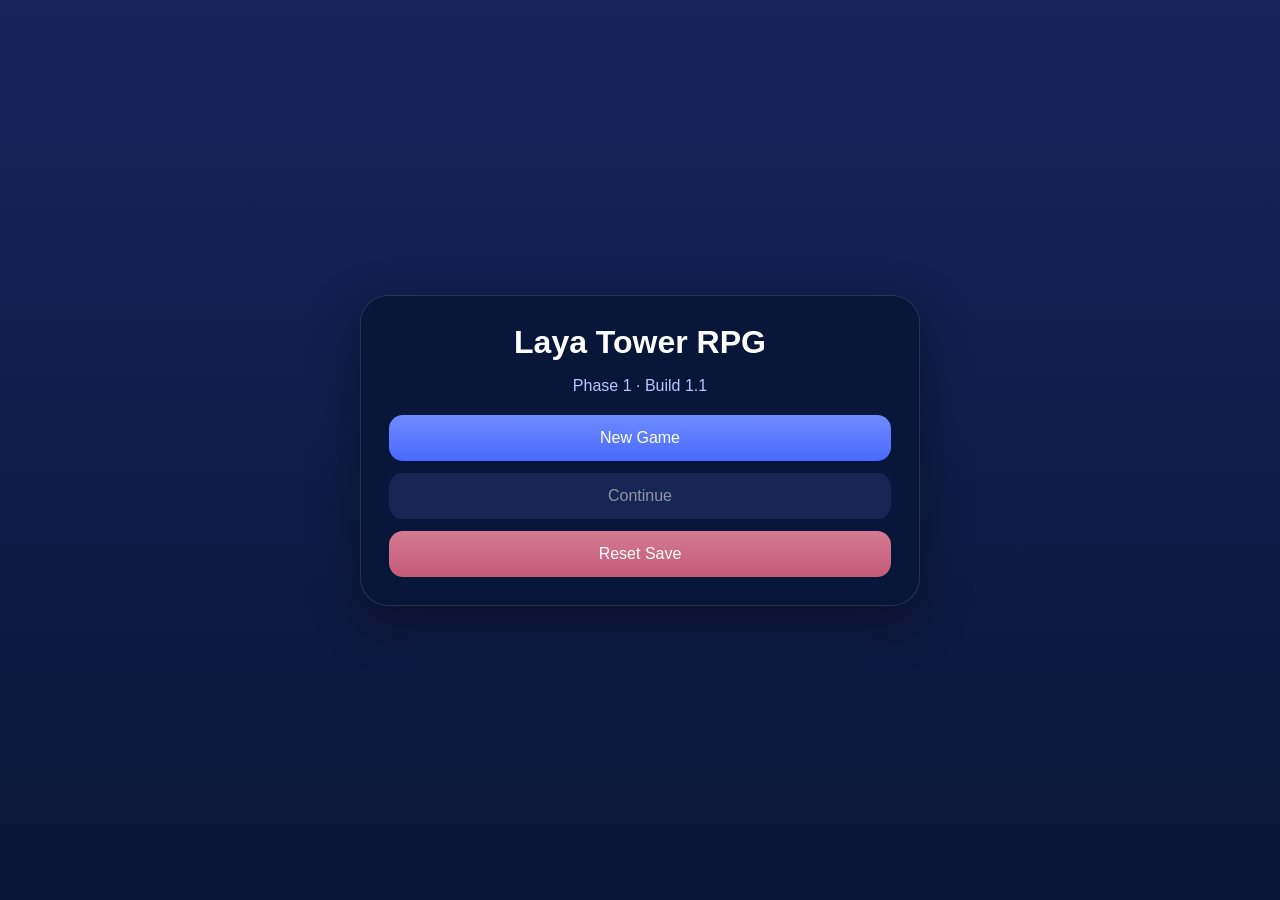
==== commit 8be5b1c8: "Add files via upload" ====
--- a/index.html
+++ b/index.html
@@ -1,96 +1 @@
-<!DOCTYPE html>
-<html lang="th">
-<head>
-  <meta charset="UTF-8" />
-  <meta name="viewport" content="width=device-width, initial-scale=1.0" />
-  <title>Laya Tower RPG</title>
-  <link rel="stylesheet" href="css/style.css" />
-</head>
-<body>
-  <div class="screen title-screen">
-    <div class="panel title-panel">
-      <div class="subtitle">Fantasy Chibi Tower RPG</div>
-      <h1>Laya Tower RPG</h1>
-      <p class="muted">Phase 1 - Build 1</p>
-      <div class="menu-buttons">
-        <button id="newGameBtn" class="primary">New Game</button>
-        <button id="continueBtn">Continue</button>
-        <button id="resetSaveBtn" class="danger">Reset Save</button>
-      </div>
-      <p id="saveStatus" class="save-status"></p>
-    </div>
-  </div>
-
-  <div id="createScreen" class="screen hidden">
-    <div class="panel create-layout">
-      <div class="left-col">
-        <h2>Create Hero</h2>
-        <label>ชื่อตัวละคร</label>
-        <input id="heroName" type="text" maxlength="16" placeholder="เช่น Noi" />
-
-        <label>เพศ</label>
-        <div class="choice-row" id="genderRow">
-          <button class="choice-btn active" data-gender="male">Male</button>
-          <button class="choice-btn" data-gender="female">Female</button>
-        </div>
-
-        <label>อาชีพ</label>
-        <div id="classList" class="class-list"></div>
-
-        <div class="bottom-actions">
-          <button id="backToTitleBtn">Back</button>
-          <button id="createHeroBtn" class="primary">Create Hero</button>
-        </div>
-      </div>
-
-      <div class="right-col">
-        <div class="preview-card">
-          <div id="heroPreview" class="hero-preview">⚔️</div>
-          <h3 id="previewClassName">Striker</h3>
-          <div id="previewRole" class="role-text">Melee DPS</div>
-          <p id="previewDesc" class="desc-text"></p>
-          <div class="stat-box">
-            <div><span>HP</span><strong id="statHP">1200</strong></div>
-            <div><span>MP</span><strong id="statMP">80</strong></div>
-            <div><span>ATK</span><strong id="statATK">110</strong></div>
-            <div><span>DEF</span><strong id="statDEF">70</strong></div>
-            <div><span>SPD</span><strong id="statSPD">90</strong></div>
-            <div><span>CRIT</span><strong id="statCRIT">8%</strong></div>
-          </div>
-        </div>
-      </div>
-    </div>
-  </div>
-
-  <div id="menuScreen" class="screen hidden">
-    <div class="panel menu-panel">
-      <h2>Main Menu</h2>
-      <div class="hero-summary">
-        <div id="menuPreview" class="hero-preview small">⚔️</div>
-        <div>
-          <p><strong id="menuHeroName">-</strong></p>
-          <p id="menuClass">-</p>
-          <p>Level <span id="menuLevel">1</span> | EXP <span id="menuExp">0</span></p>
-        </div>
-      </div>
-      <div class="summary-grid">
-        <div>HP <strong id="menuHP">0</strong></div>
-        <div>MP <strong id="menuMP">0</strong></div>
-        <div>Gold <strong id="menuGold">0</strong></div>
-        <div>Floor <strong id="menuFloor">1</strong></div>
-      </div>
-      <div class="menu-buttons">
-        <button id="enterTowerBtn" disabled>Enter Tower (Build 2)</button>
-        <button id="inventoryBtn" disabled>Inventory (Build 3)</button>
-        <button id="saveBtn">Save</button>
-        <button id="backTitleFromMenuBtn">Back to Title</button>
-      </div>
-      <p class="muted">Build 1 มี Title / Create Character / Save-Load / Main Menu</p>
-    </div>
-  </div>
-
-  <script src="js/hero-data.js"></script>
-  <script src="js/save-system.js"></script>
-  <script src="js/game.js"></script>
-</body>
-</html>
+<!DOCTYPE html><html lang="th"><head><meta charset="UTF-8"><meta name="viewport" content="width=device-width,initial-scale=1"><title>Laya Tower RPG</title><link rel="stylesheet" href="css/style.css"></head><body class="screen"><div class="panel title-panel"><h1>Laya Tower RPG</h1><p class="muted">Phase 1 · Build 1.1</p><div class="stack"><button class="primary" id="newGameBtn">New Game</button><button id="continueBtn">Continue</button><button class="danger" id="resetBtn">Reset Save</button></div></div><script src="js/hero-data.js"></script><script src="js/save-system.js"></script><script src="js/game.js"></script></body></html>
--- a/css/style.css
+++ b/css/style.css
@@ -1,176 +1,2 @@
-:root {
-  --bg1: #0f1730;
-  --bg2: #1e2b57;
-  --panel: rgba(14, 23, 46, 0.92);
-  --line: rgba(255,255,255,0.12);
-  --gold: #f7d46d;
-  --blue: #74b9ff;
-  --text: #eef4ff;
-  --muted: #b6c3e0;
-  --danger: #cf4d66;
-  --primary: #5f88ff;
-}
-* { box-sizing: border-box; }
-body {
-  margin: 0;
-  font-family: Arial, Helvetica, sans-serif;
-  color: var(--text);
-  background:
-    radial-gradient(circle at top, rgba(116,185,255,0.18), transparent 35%),
-    linear-gradient(180deg, var(--bg2), var(--bg1));
-  min-height: 100vh;
-}
-.screen {
-  min-height: 100vh;
-  display: flex;
-  align-items: center;
-  justify-content: center;
-  padding: 24px;
-}
-.hidden { display: none; }
-.panel {
-  width: min(1100px, 100%);
-  background: var(--panel);
-  border: 1px solid var(--line);
-  border-radius: 22px;
-  box-shadow: 0 20px 60px rgba(0,0,0,0.35);
-}
-.title-panel, .menu-panel {
-  padding: 44px 28px;
-  text-align: center;
-}
-.title-panel h1 {
-  margin: 8px 0;
-  font-size: 56px;
-  color: var(--gold);
-}
-.subtitle { color: var(--blue); font-weight: bold; letter-spacing: 1px; }
-.muted, .save-status { color: var(--muted); }
-.menu-buttons {
-  display: flex;
-  flex-wrap: wrap;
-  gap: 12px;
-  justify-content: center;
-  margin-top: 24px;
-}
-button, input {
-  font-size: 16px;
-}
-button {
-  border: 0;
-  border-radius: 14px;
-  padding: 14px 18px;
-  background: #2a3c76;
-  color: var(--text);
-  cursor: pointer;
-  transition: transform .12s ease, opacity .12s ease, background .12s ease;
-}
-button:hover { transform: translateY(-1px); }
-button:disabled { opacity: .45; cursor: not-allowed; transform: none; }
-button.primary { background: var(--primary); }
-button.danger { background: var(--danger); }
-.create-layout {
-  display: grid;
-  grid-template-columns: 1.2fr .9fr;
-  gap: 24px;
-  padding: 24px;
-}
-.left-col, .right-col { min-width: 0; }
-label {
-  display: block;
-  margin: 16px 0 8px;
-  color: var(--gold);
-  font-weight: bold;
-}
-input {
-  width: 100%;
-  padding: 14px 16px;
-  border-radius: 12px;
-  border: 1px solid var(--line);
-  background: rgba(255,255,255,0.07);
-  color: var(--text);
-}
-.choice-row {
-  display: flex;
-  gap: 12px;
-}
-.choice-btn.active, .class-btn.active {
-  outline: 2px solid var(--gold);
-  background: #3b4e91;
-}
-.class-list {
-  display: grid;
-  grid-template-columns: repeat(2, minmax(0, 1fr));
-  gap: 10px;
-}
-.class-btn {
-  text-align: left;
-  min-height: 58px;
-}
-.preview-card {
-  height: 100%;
-  border: 1px solid var(--line);
-  border-radius: 20px;
-  padding: 24px;
-  background: rgba(255,255,255,0.04);
-  text-align: center;
-}
-.hero-preview {
-  width: 180px;
-  height: 180px;
-  margin: 0 auto 10px;
-  border-radius: 22px;
-  display: flex;
-  align-items: center;
-  justify-content: center;
-  font-size: 86px;
-  background: linear-gradient(180deg, rgba(116,185,255,0.18), rgba(247,212,109,0.08));
-  border: 1px solid var(--line);
-}
-.hero-preview.small {
-  width: 96px;
-  height: 96px;
-  font-size: 48px;
-  margin: 0;
-}
-.role-text { color: var(--blue); font-weight: bold; }
-.desc-text { color: var(--muted); line-height: 1.5; }
-.stat-box {
-  display: grid;
-  grid-template-columns: repeat(2, minmax(0, 1fr));
-  gap: 10px;
-  text-align: left;
-  margin-top: 18px;
-}
-.stat-box > div, .summary-grid > div {
-  padding: 12px 14px;
-  border: 1px solid var(--line);
-  border-radius: 14px;
-  background: rgba(255,255,255,0.04);
-  display: flex;
-  justify-content: space-between;
-}
-.bottom-actions {
-  display: flex;
-  gap: 12px;
-  margin-top: 18px;
-}
-.hero-summary {
-  display: flex;
-  align-items: center;
-  justify-content: center;
-  gap: 16px;
-  margin: 24px 0;
-}
-.summary-grid {
-  display: grid;
-  grid-template-columns: repeat(4, minmax(0, 1fr));
-  gap: 12px;
-  margin-bottom: 24px;
-}
-@media (max-width: 860px) {
-  .create-layout { grid-template-columns: 1fr; }
-  .title-panel h1 { font-size: 42px; }
-  .summary-grid { grid-template-columns: repeat(2, minmax(0, 1fr)); }
-  .class-list { grid-template-columns: 1fr; }
-}
+
+:root{--bg1:#16245c;--bg2:#0b1537;--panel:#081639;--line:rgba(255,255,255,.12);--text:#ffffff;--muted:#b8c5ff;--primary:#4969ff;--primary2:#6f8cff;--danger:#c45a76}*{box-sizing:border-box}body{margin:0;font-family:Arial,Helvetica,sans-serif;color:var(--text);background:linear-gradient(180deg,var(--bg1),var(--bg2));min-height:100vh}.screen{display:flex;align-items:center;justify-content:center;padding:24px}.panel{width:min(1100px,95vw);background:rgba(8,22,57,.92);border:1px solid var(--line);border-radius:28px;padding:28px;box-shadow:0 15px 50px rgba(0,0,0,.35)}.title-panel{width:min(560px,95vw);text-align:center}h1,h2{margin:0 0 10px 0}.muted{color:var(--muted)}.stack{display:grid;gap:12px;margin-top:20px}.row{display:flex;gap:12px}.row.two>*{flex:1}.row.wrap{flex-wrap:wrap}.row.center{justify-content:center}button,input{font:inherit}button{border:none;border-radius:14px;padding:14px 18px;background:#22366e;color:#fff;cursor:pointer;transition:.18s transform,.18s opacity,.18s background}button:hover{transform:translateY(-1px);background:#2d468a}button.primary{background:linear-gradient(180deg,var(--primary2),var(--primary))}button.danger{background:linear-gradient(180deg,#d47b94,var(--danger))}button:disabled{opacity:.55;cursor:not-allowed;transform:none}input{width:100%;padding:14px;border-radius:14px;border:1px solid var(--line);background:#13234f;color:#fff;margin:8px 0 16px}label{display:block;margin-top:10px;margin-bottom:4px}.create-layout{display:grid;grid-template-columns:1.2fr .9fr;gap:24px}.class-list{display:grid;grid-template-columns:repeat(2,minmax(0,1fr));gap:10px;margin:8px 0 18px}.class-item,.toggle{border:1px solid var(--line)}.class-item.active,.toggle.active{outline:2px solid #7ea0ff;background:#2d468a}.preview-card{border:1px solid var(--line);border-radius:22px;padding:20px;background:rgba(255,255,255,.03);text-align:center}.preview-image{width:190px;height:190px;object-fit:contain;border-radius:20px;background:radial-gradient(circle at top,#294987,#11234b);padding:8px;border:1px solid var(--line)}.hero-title{font-size:28px;font-weight:bold;margin-top:8px}.desc{line-height:1.5}.stats-grid{display:grid;grid-template-columns:repeat(2,minmax(0,1fr));gap:12px;margin:18px 0}.stats-grid>div{padding:14px;border:1px solid var(--line);border-radius:14px;background:#13234f;display:flex;justify-content:space-between}.stats-grid.wide{grid-template-columns:repeat(4,minmax(0,1fr))}.hero-summary{display:flex;align-items:center;justify-content:center;gap:16px;margin:18px 0}.menu-hero{width:96px;height:96px;border-radius:18px;border:1px solid var(--line);background:radial-gradient(circle at top,#294987,#11234b);padding:6px}.tower-map{display:grid;grid-template-columns:repeat(5,1fr);gap:12px;margin:24px 0}.node{padding:18px 12px;text-align:center;border-radius:18px;border:1px solid var(--line);background:#13234f;font-weight:bold}.node.battle{background:#22386b}.node.event{background:#4c3368}.node.treasure{background:#6b5422}.node.rest{background:#295a4e}.node.boss{background:#6b2e2e}@media (max-width: 860px){.create-layout{grid-template-columns:1fr}.class-list{grid-template-columns:1fr}.stats-grid.wide{grid-template-columns:repeat(2,minmax(0,1fr))}.tower-map{grid-template-columns:1fr}}
